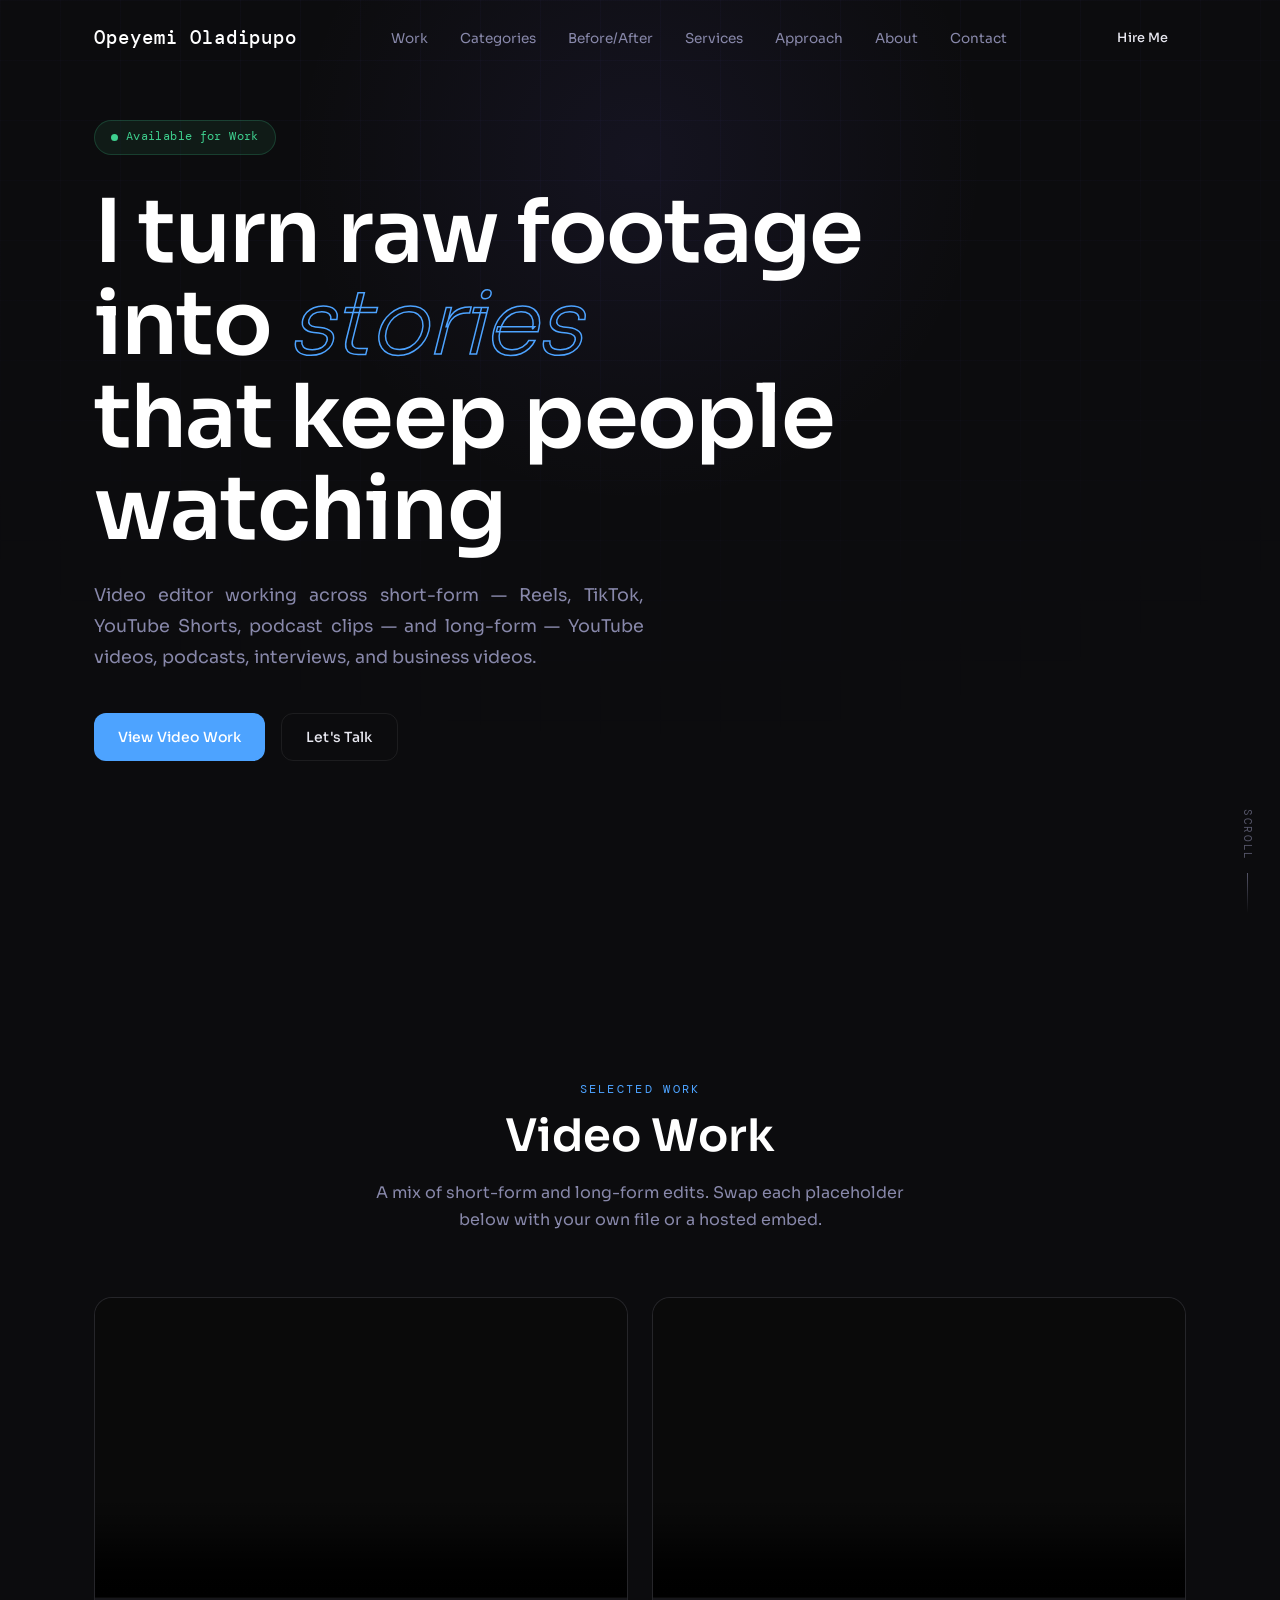
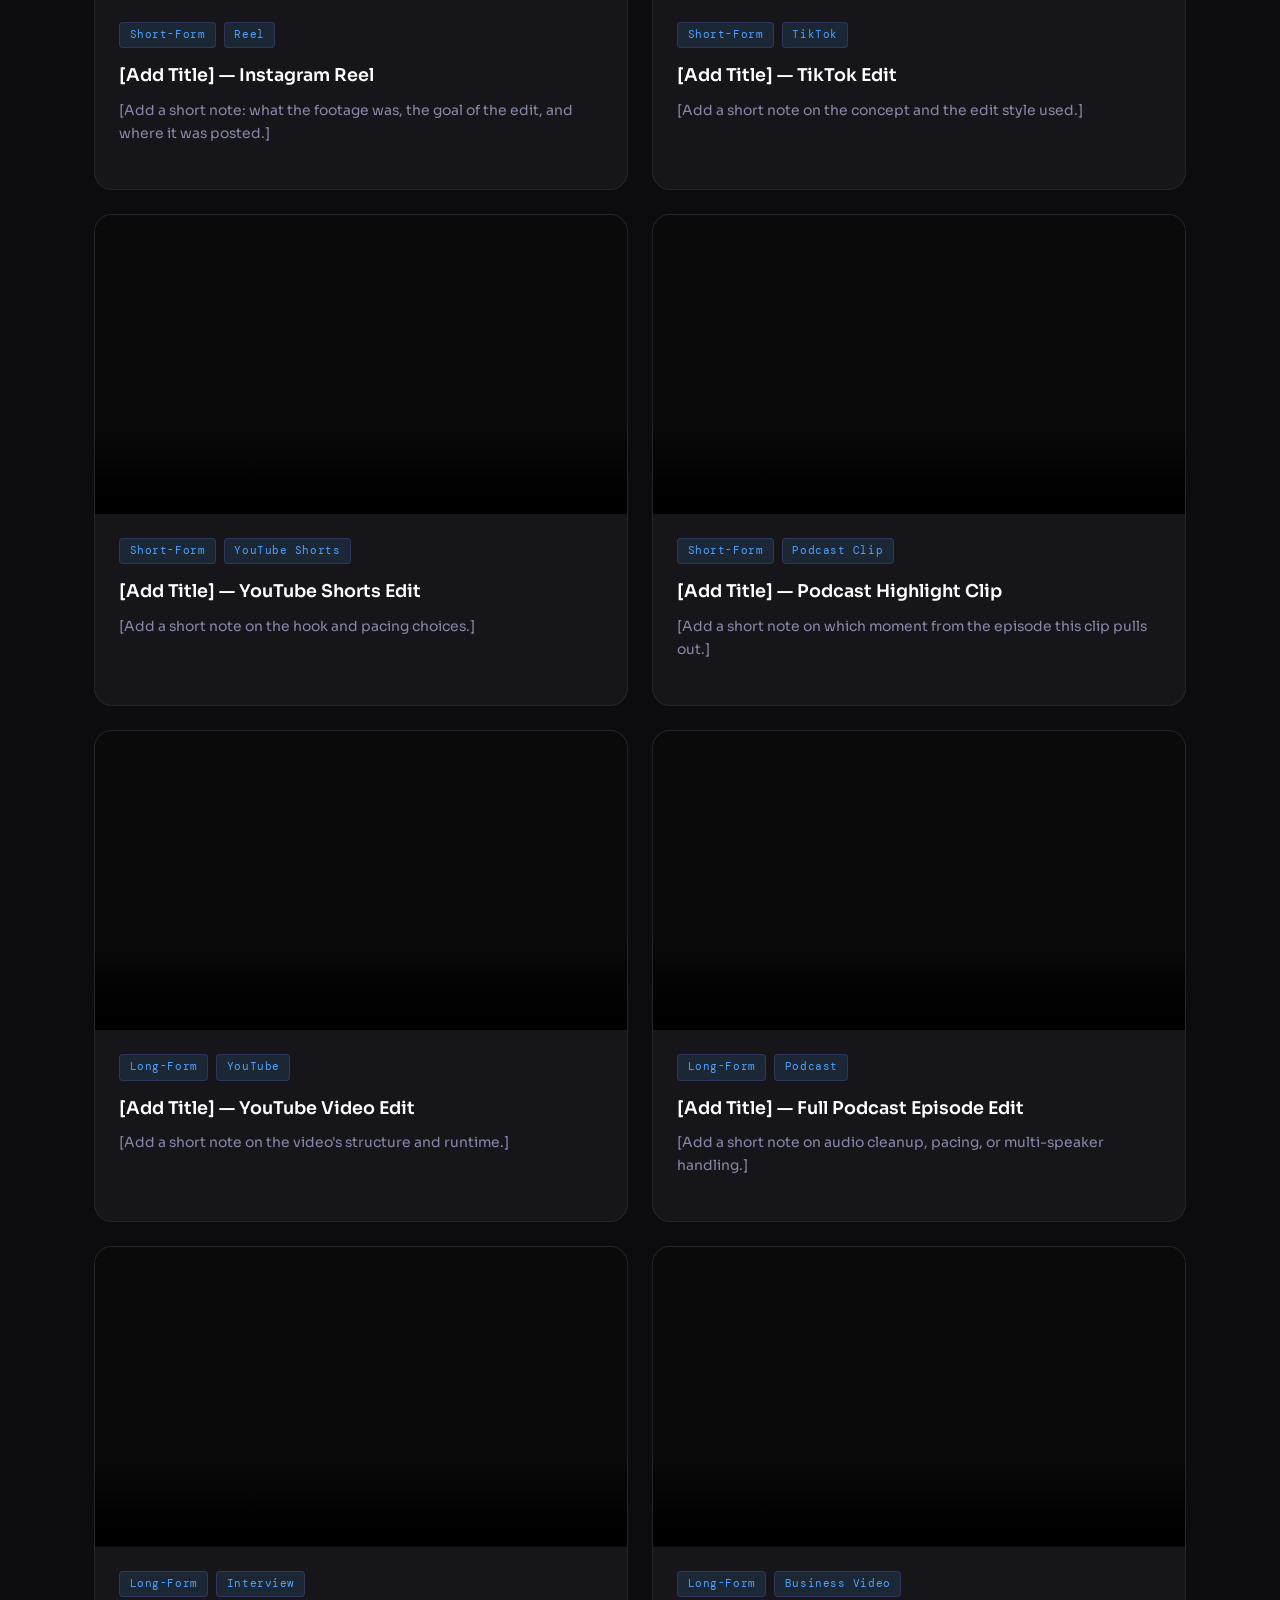
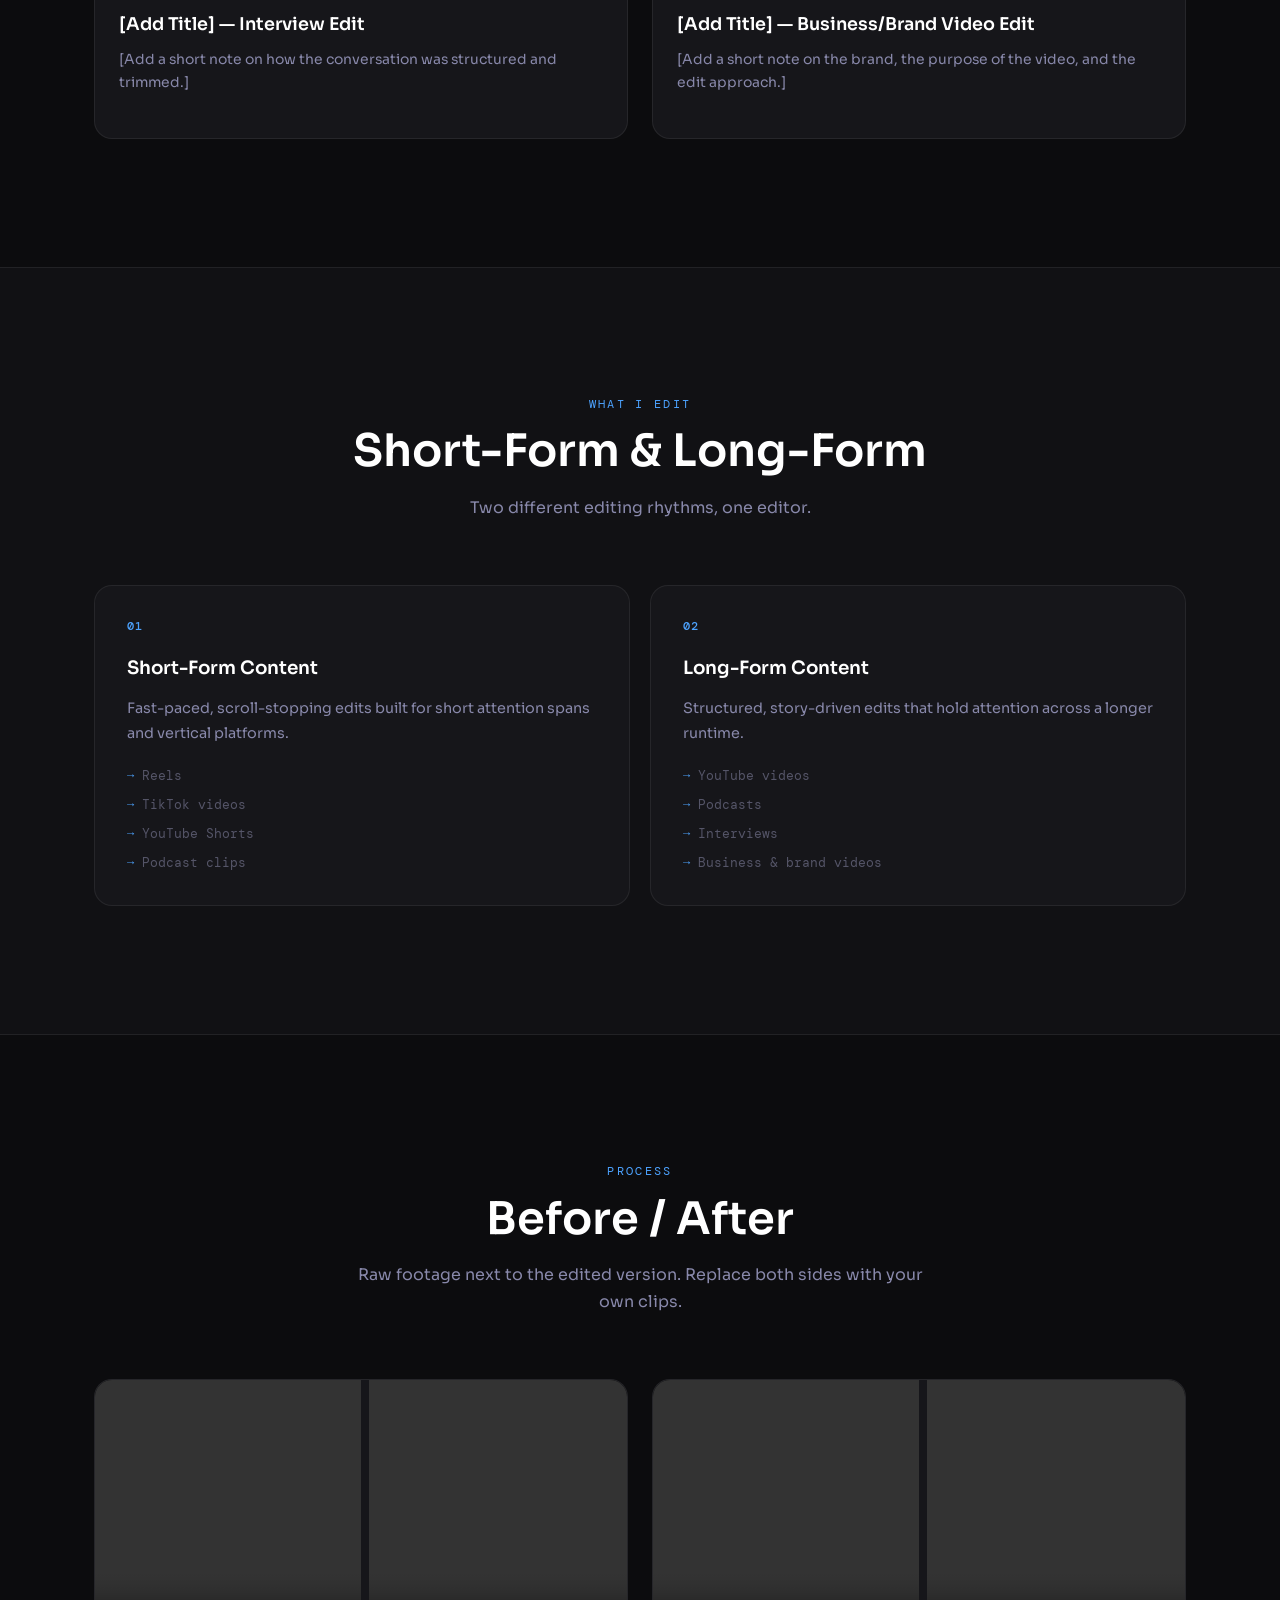
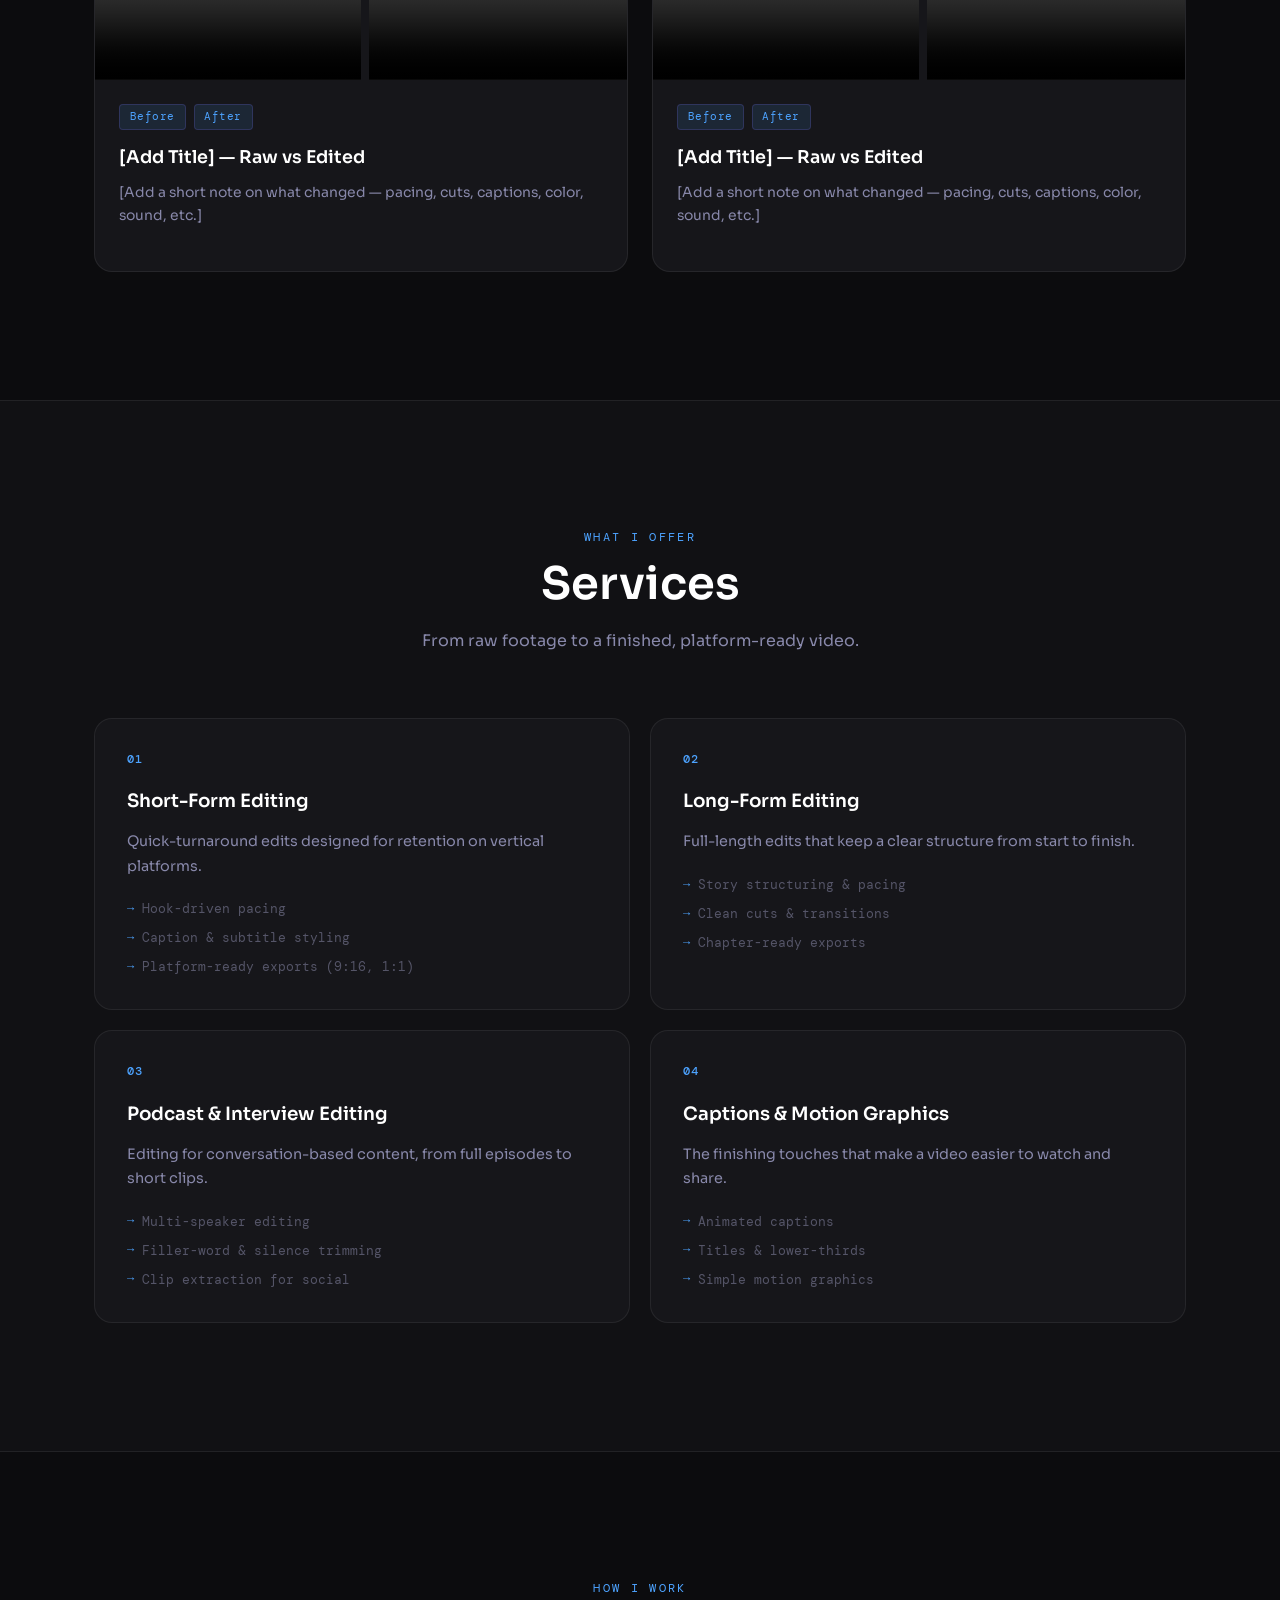
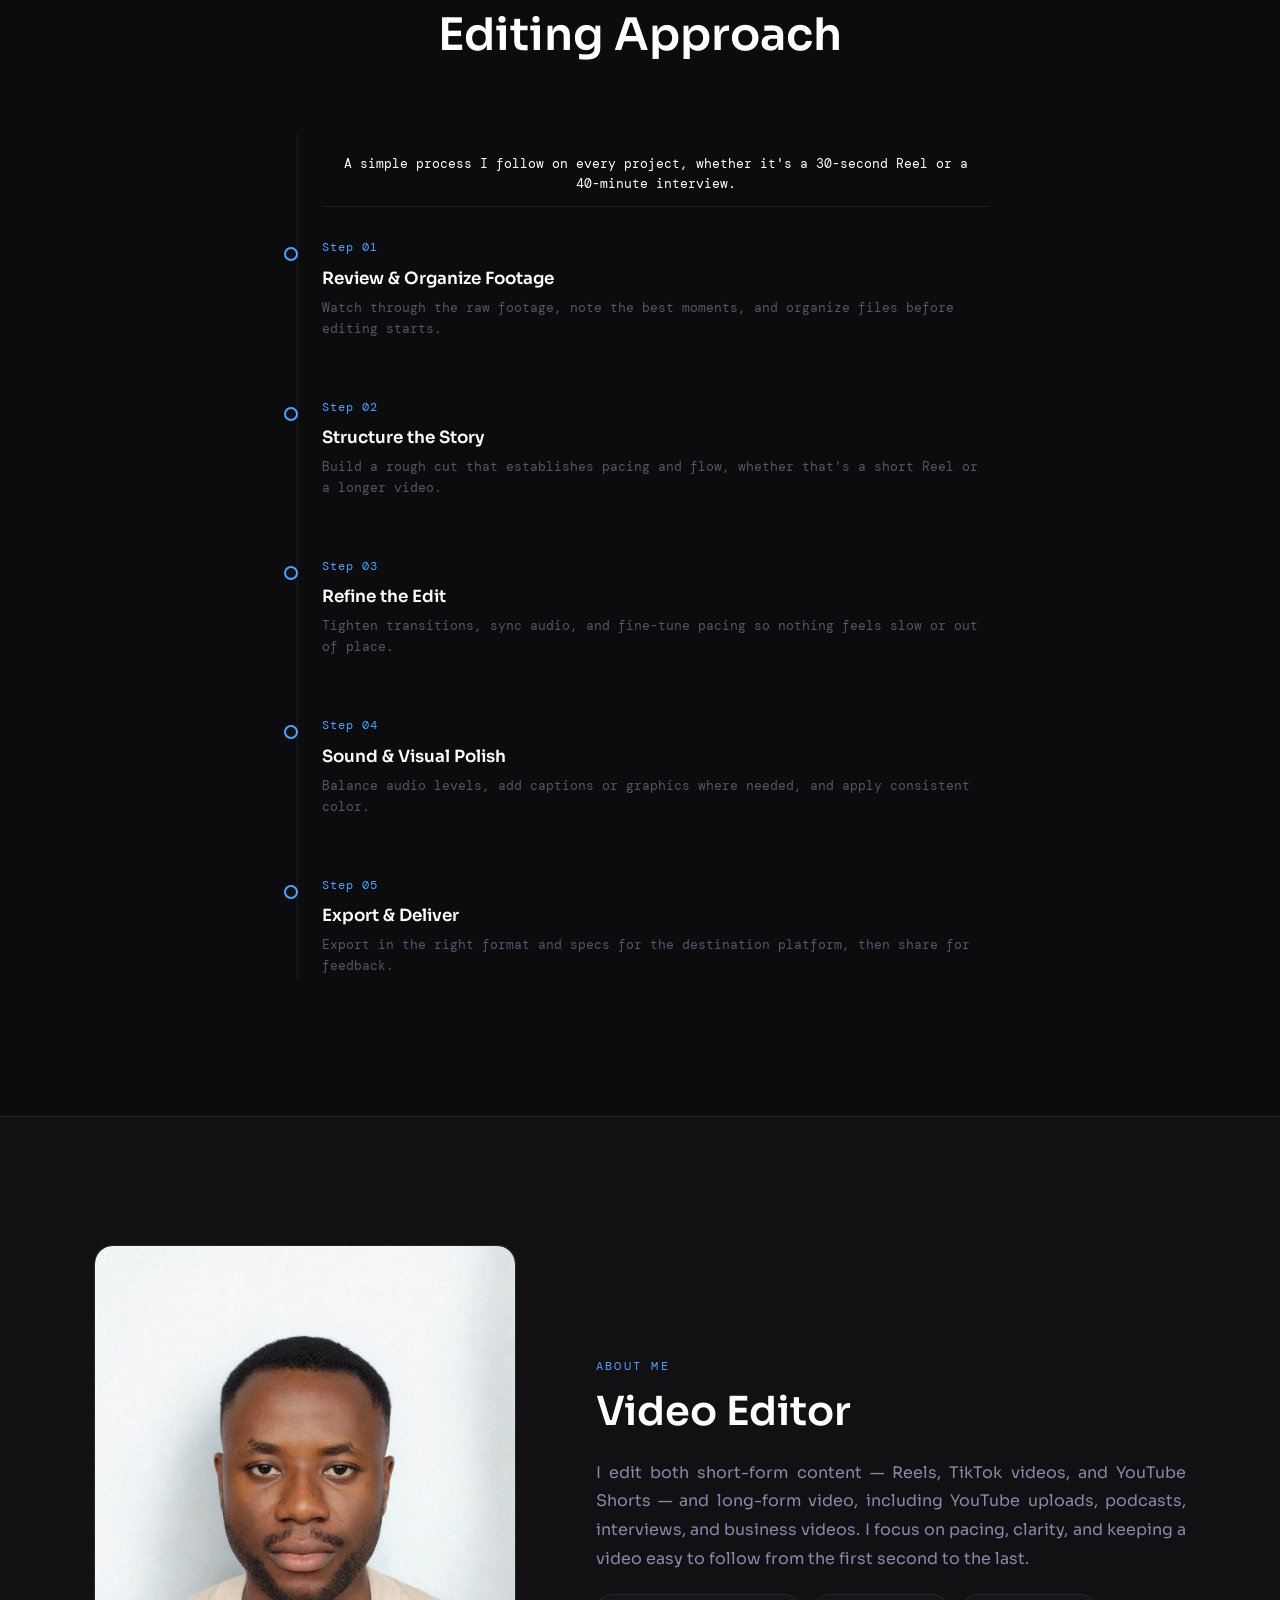
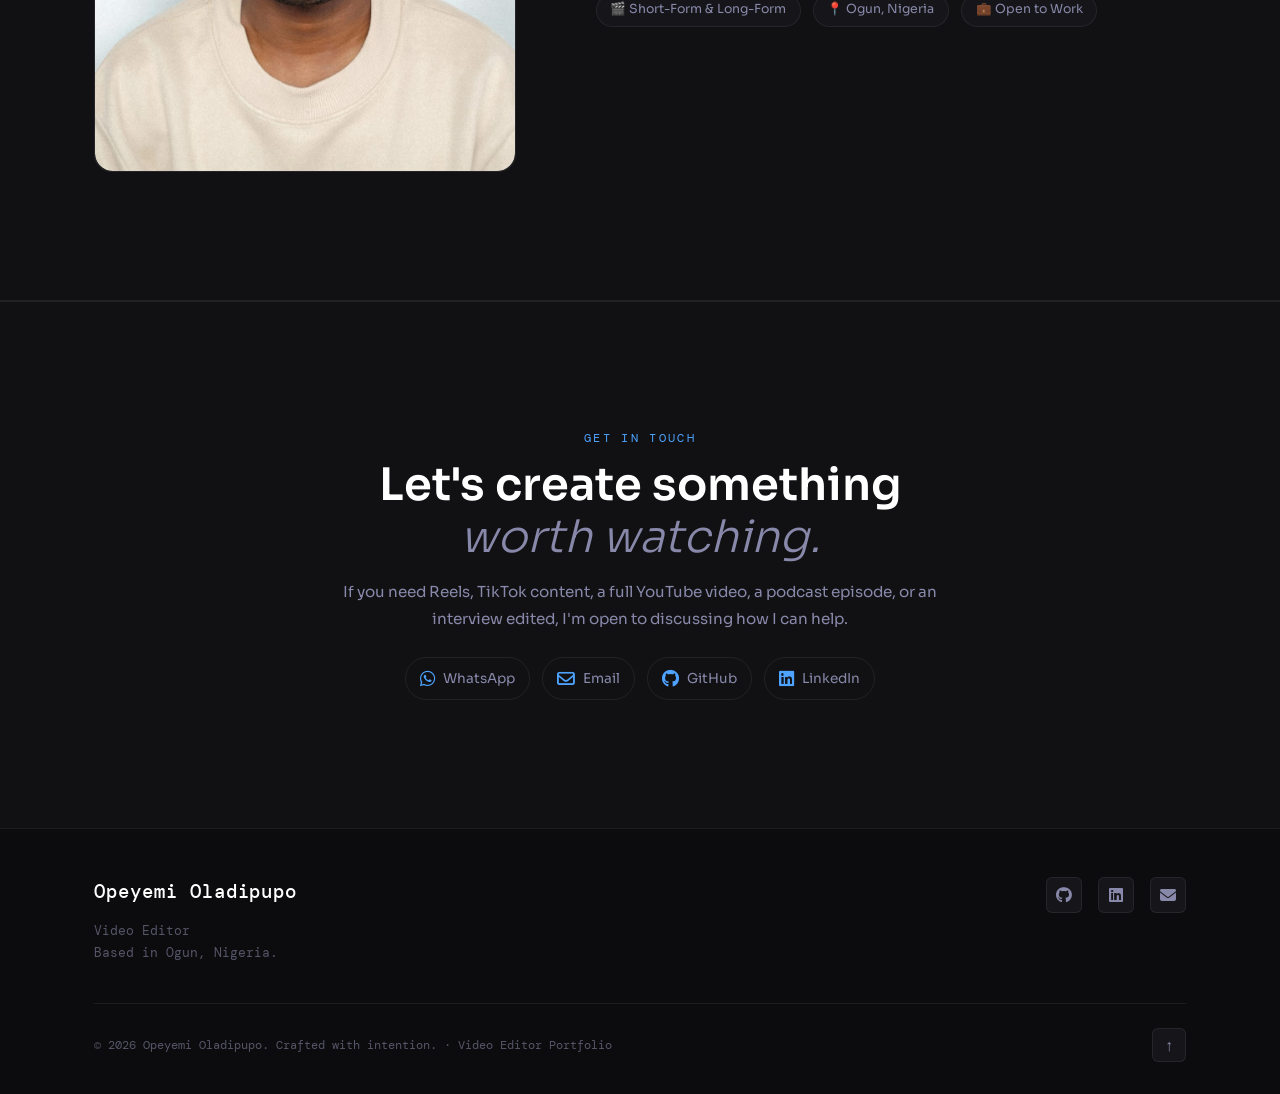
==== video-editing.html @ 995aa547 "Update portfolio content" ====
<!DOCTYPE html>
<html lang="en">
<head>
  <meta charset="UTF-8" />
  <meta name="viewport" content="width=device-width, initial-scale=1.0" />
  <meta name="description" content="Video Editor based in Nigeria specializing in short-form (Reels, TikTok, YouTube Shorts) and long-form (YouTube, podcasts, interviews, business videos) editing." />
  <meta name="keywords" content="Video Editor, Reels Editor, TikTok Editor, YouTube Editor, Podcast Editing, Nigeria" />
  <meta property="og:title" content="Opeyemi Oladipupo - Video Editor" />
  <meta property="og:description" content="Short-form and long-form video editing — Reels, TikTok, YouTube Shorts, YouTube videos, podcasts, interviews, and business videos." />
  <meta property="og:type" content="website" />
  <title>Opeyemi Oladipupo - Video Editor</title>
  <link rel="preconnect" href="https://fonts.googleapis.com" />
  <link rel="preconnect" href="https://fonts.gstatic.com" crossorigin />
  <link rel="icon" type="image" href="images/me.jpeg">
  <link href="https://fonts.googleapis.com/css2?family=Sora:wght@300;400;500;600;700&family=DM+Mono:wght@300;400;500&display=swap" rel="stylesheet" />
  <link rel="stylesheet" href="https://cdnjs.cloudflare.com/ajax/libs/font-awesome/6.4.0/css/all.min.css">
  <link rel="stylesheet" href="style.css" />
</head>

<body>

  <!-- Kept identical to index.html so script.js (which targets these IDs directly)
       doesn't throw on a missing element. No lightbox triggers are used on this
       page, so this stays inert but safe. -->
  <div class="lightbox" id="lightbox">
    <span class="lightbox-close" id="lightboxClose">&times;</span>
    <button class="lightbox-prev" id="prevBtn">&#10094;</button>
    <img id="lightboxImg" src="" alt="">
    <button class="lightbox-next" id="nextBtn">&#10095;</button>
  </div>

  <!-- ========== SCROLL PROGRESS BAR ========== -->
  <div class="scroll-progress" id="scrollProgress"></div>

  <!-- ========== NAVBAR ========== -->
  <header class="navbar" id="navbar">
    <nav class="nav-container">
      <a href="#home" class="nav-logo">Opeyemi Oladipupo<span class="logo-dot"></span></a>
      <ul class="nav-links" id="navLinks">
        <li><a href="#work" class="nav-link">Work</a></li>
        <li><a href="#categories" class="nav-link">Categories</a></li>
        <li><a href="#before-after" class="nav-link">Before/After</a></li>
        <li><a href="#services" class="nav-link">Services</a></li>
        <li><a href="#approach" class="nav-link">Approach</a></li>
        <li><a href="#about" class="nav-link">About</a></li>
        <li><a href="#contact" class="nav-link">Contact</a></li>
      </ul>
      <a href="#contact" class="btn btn-sm nav-cta">Hire Me</a>
      <button class="hamburger" id="hamburger" aria-label="Toggle navigation">
        <span></span><span></span><span></span>
      </button>
    </nav>
  </header>

  <main>

    <!-- ========== HERO SECTION ========== -->
    <section class="hero" id="home">
      <div class="hero-bg-grid"></div>
      <div class="hero-container">
        <div class="hero-badge reveal">
          <span class="badge-dot"></span>
          Available for Work
        </div>
        <h1 class="hero-headline reveal">
          I turn raw footage<br />
          into <span class="headline-accent">stories</span><br />
          that keep people watching
        </h1>
        <p class="hero-sub reveal">
          Video editor working across short-form — Reels, TikTok, YouTube Shorts, podcast clips —
          and long-form — YouTube videos, podcasts, interviews, and business videos.
        </p>
        <div class="hero-actions reveal">
          <a href="#work" class="btn btn-primary">View Video Work</a>
          <a href="#contact" class="btn btn-ghost">Let's Talk</a>
        </div>
        <!--
          Left out the original hero-meta stat block (3+ years / 20+ projects / 95%)
          since those were dev-portfolio numbers — didn't want to invent replacements.
          Once you have real numbers, this markup drops back in cleanly:

          <div class="hero-meta reveal">
            <div class="meta-item">
              <span class="meta-number">X+</span>
              <span class="meta-label">Videos Edited</span>
            </div>
            <div class="meta-divider"></div>
            <div class="meta-item">
              <span class="meta-number">X+</span>
              <span class="meta-label">Years Editing</span>
            </div>
          </div>
        -->
      </div>
      <div class="hero-scroll-hint">
        <span>Scroll</span>
        <div class="scroll-line"></div>
      </div>
    </section>

    <!-- ========== SELECTED VIDEO WORK ========== -->
    <section class="projects section" id="work">
      <div class="container">
        <div class="section-header reveal">
          <p class="section-label">Selected Work</p>
          <h2 class="section-heading">Video Work</h2>
          <p class="section-desc">A mix of short-form and long-form edits. Swap each placeholder below with your own file or a hosted embed.</p>
        </div>
        <div class="projects-grid">

          <!-- Short-form 1 -->
          <article class="project-card reveal">
            <div class="project-img-wrap">
              <!--
                Replace with your own clip, e.g.:
                <source src="videos/reel-01.mp4" type="video/mp4">
                Or swap this whole <video> tag for a hosted embed (YouTube/Vimeo <iframe>).
              -->
              <video class="project-img" controls preload="metadata" poster="images/projects/video-work/reel-01-poster.jpg" style="width:100%;height:100%;object-fit:cover;display:block;background:#0a0a0a;">
                Your browser does not support embedded video.
              </video>
            </div>
            <div class="project-body">
              <div class="project-tags">
                <span class="tag">Short-Form</span>
                <span class="tag">Reel</span>
              </div>
              <h3 class="project-title">[Add Title] — Instagram Reel</h3>
              <p class="project-desc">[Add a short note: what the footage was, the goal of the edit, and where it was posted.]</p>
            </div>
          </article>

          <!-- Short-form 2 -->
          <article class="project-card reveal">
            <div class="project-img-wrap">
              <video class="project-img" controls preload="metadata" poster="images/projects/video-work/tiktok-01-poster.jpg" style="width:100%;height:100%;object-fit:cover;display:block;background:#0a0a0a;">
                Your browser does not support embedded video.
              </video>
            </div>
            <div class="project-body">
              <div class="project-tags">
                <span class="tag">Short-Form</span>
                <span class="tag">TikTok</span>
              </div>
              <h3 class="project-title">[Add Title] — TikTok Edit</h3>
              <p class="project-desc">[Add a short note on the concept and the edit style used.]</p>
            </div>
          </article>

          <!-- Short-form 3 -->
          <article class="project-card reveal">
            <div class="project-img-wrap">
              <video class="project-img" controls preload="metadata" poster="images/projects/video-work/shorts-01-poster.jpg" style="width:100%;height:100%;object-fit:cover;display:block;background:#0a0a0a;">
                Your browser does not support embedded video.
              </video>
            </div>
            <div class="project-body">
              <div class="project-tags">
                <span class="tag">Short-Form</span>
                <span class="tag">YouTube Shorts</span>
              </div>
              <h3 class="project-title">[Add Title] — YouTube Shorts Edit</h3>
              <p class="project-desc">[Add a short note on the hook and pacing choices.]</p>
            </div>
          </article>

          <!-- Short-form 4 -->
          <article class="project-card reveal">
            <div class="project-img-wrap">
              <video class="project-img" controls preload="metadata" poster="images/projects/video-work/podcast-clip-01-poster.jpg" style="width:100%;height:100%;object-fit:cover;display:block;background:#0a0a0a;">
                Your browser does not support embedded video.
              </video>
            </div>
            <div class="project-body">
              <div class="project-tags">
                <span class="tag">Short-Form</span>
                <span class="tag">Podcast Clip</span>
              </div>
              <h3 class="project-title">[Add Title] — Podcast Highlight Clip</h3>
              <p class="project-desc">[Add a short note on which moment from the episode this clip pulls out.]</p>
            </div>
          </article>

          <!-- Long-form 1 -->
          <article class="project-card reveal">
            <div class="project-img-wrap">
              <video class="project-img" controls preload="metadata" poster="images/projects/video-work/youtube-01-poster.jpg" style="width:100%;height:100%;object-fit:cover;display:block;background:#0a0a0a;">
                Your browser does not support embedded video.
              </video>
            </div>
            <div class="project-body">
              <div class="project-tags">
                <span class="tag">Long-Form</span>
                <span class="tag">YouTube</span>
              </div>
              <h3 class="project-title">[Add Title] — YouTube Video Edit</h3>
              <p class="project-desc">[Add a short note on the video's structure and runtime.]</p>
            </div>
          </article>

          <!-- Long-form 2 -->
          <article class="project-card reveal">
            <div class="project-img-wrap">
              <video class="project-img" controls preload="metadata" poster="images/projects/video-work/podcast-episode-01-poster.jpg" style="width:100%;height:100%;object-fit:cover;display:block;background:#0a0a0a;">
                Your browser does not support embedded video.
              </video>
            </div>
            <div class="project-body">
              <div class="project-tags">
                <span class="tag">Long-Form</span>
                <span class="tag">Podcast</span>
              </div>
              <h3 class="project-title">[Add Title] — Full Podcast Episode Edit</h3>
              <p class="project-desc">[Add a short note on audio cleanup, pacing, or multi-speaker handling.]</p>
            </div>
          </article>

          <!-- Long-form 3 -->
          <article class="project-card reveal">
            <div class="project-img-wrap">
              <video class="project-img" controls preload="metadata" poster="images/projects/video-work/interview-01-poster.jpg" style="width:100%;height:100%;object-fit:cover;display:block;background:#0a0a0a;">
                Your browser does not support embedded video.
              </video>
            </div>
            <div class="project-body">
              <div class="project-tags">
                <span class="tag">Long-Form</span>
                <span class="tag">Interview</span>
              </div>
              <h3 class="project-title">[Add Title] — Interview Edit</h3>
              <p class="project-desc">[Add a short note on how the conversation was structured and trimmed.]</p>
            </div>
          </article>

          <!-- Long-form 4 -->
          <article class="project-card reveal">
            <div class="project-img-wrap">
              <video class="project-img" controls preload="metadata" poster="images/projects/video-work/business-01-poster.jpg" style="width:100%;height:100%;object-fit:cover;display:block;background:#0a0a0a;">
                Your browser does not support embedded video.
              </video>
            </div>
            <div class="project-body">
              <div class="project-tags">
                <span class="tag">Long-Form</span>
                <span class="tag">Business Video</span>
              </div>
              <h3 class="project-title">[Add Title] — Business/Brand Video Edit</h3>
              <p class="project-desc">[Add a short note on the brand, the purpose of the video, and the edit approach.]</p>
            </div>
          </article>

        </div>
      </div>
    </section>

    <!-- ========== SHORT-FORM & LONG-FORM CATEGORIES ========== -->
    <section class="services section" id="categories">
      <div class="container">
        <div class="section-header reveal">
          <p class="section-label">What I Edit</p>
          <h2 class="section-heading">Short-Form & Long-Form</h2>
          <p class="section-desc">Two different editing rhythms, one editor.</p>
        </div>
        <div class="services-grid">
          <div class="service-card reveal">
            <div class="service-number">01</div>
            <h3 class="service-title">Short-Form Content</h3>
            <p class="service-desc">Fast-paced, scroll-stopping edits built for short attention spans and vertical platforms.</p>
            <ul class="service-list">
              <li>Reels</li>
              <li>TikTok videos</li>
              <li>YouTube Shorts</li>
              <li>Podcast clips</li>
            </ul>
          </div>
          <div class="service-card reveal">
            <div class="service-number">02</div>
            <h3 class="service-title">Long-Form Content</h3>
            <p class="service-desc">Structured, story-driven edits that hold attention across a longer runtime.</p>
            <ul class="service-list">
              <li>YouTube videos</li>
              <li>Podcasts</li>
              <li>Interviews</li>
              <li>Business &amp; brand videos</li>
            </ul>
          </div>
        </div>
      </div>
    </section>

    <!-- ========== BEFORE / AFTER ========== -->
    <section class="projects section" id="before-after">
      <div class="container">
        <div class="section-header reveal">
          <p class="section-label">Process</p>
          <h2 class="section-heading">Before / After</h2>
          <p class="section-desc">Raw footage next to the edited version. Replace both sides with your own clips.</p>
        </div>
        <div class="projects-grid">

          <article class="project-card reveal">
            <div class="project-img-wrap" style="display:flex;gap:8px;">
              <!-- Left: replace with the raw/unedited clip -->
              <video class="project-img" controls preload="metadata" style="width:50%;height:100%;object-fit:cover;display:block;background:#0a0a0a;">
                Your browser does not support embedded video.
              </video>
              <!-- Right: replace with the edited clip -->
              <video class="project-img" controls preload="metadata" style="width:50%;height:100%;object-fit:cover;display:block;background:#0a0a0a;">
                Your browser does not support embedded video.
              </video>
            </div>
            <div class="project-body">
              <div class="project-tags">
                <span class="tag">Before</span>
                <span class="tag">After</span>
              </div>
              <h3 class="project-title">[Add Title] — Raw vs Edited</h3>
              <p class="project-desc">[Add a short note on what changed — pacing, cuts, captions, color, sound, etc.]</p>
            </div>
          </article>

          <article class="project-card reveal">
            <div class="project-img-wrap" style="display:flex;gap:8px;">
              <video class="project-img" controls preload="metadata" style="width:50%;height:100%;object-fit:cover;display:block;background:#0a0a0a;">
                Your browser does not support embedded video.
              </video>
              <video class="project-img" controls preload="metadata" style="width:50%;height:100%;object-fit:cover;display:block;background:#0a0a0a;">
                Your browser does not support embedded video.
              </video>
            </div>
            <div class="project-body">
              <div class="project-tags">
                <span class="tag">Before</span>
                <span class="tag">After</span>
              </div>
              <h3 class="project-title">[Add Title] — Raw vs Edited</h3>
              <p class="project-desc">[Add a short note on what changed — pacing, cuts, captions, color, sound, etc.]</p>
            </div>
          </article>

        </div>
      </div>
    </section>

    <!-- ========== SERVICES ========== -->
    <section class="services section" id="services">
      <div class="container">
        <div class="section-header reveal">
          <p class="section-label">What I Offer</p>
          <h2 class="section-heading">Services</h2>
          <p class="section-desc">From raw footage to a finished, platform-ready video.</p>
        </div>
        <div class="services-grid">
          <div class="service-card reveal">
            <div class="service-number">01</div>
            <h3 class="service-title">Short-Form Editing</h3>
            <p class="service-desc">Quick-turnaround edits designed for retention on vertical platforms.</p>
            <ul class="service-list">
              <li>Hook-driven pacing</li>
              <li>Caption & subtitle styling</li>
              <li>Platform-ready exports (9:16, 1:1)</li>
            </ul>
          </div>
          <div class="service-card reveal">
            <div class="service-number">02</div>
            <h3 class="service-title">Long-Form Editing</h3>
            <p class="service-desc">Full-length edits that keep a clear structure from start to finish.</p>
            <ul class="service-list">
              <li>Story structuring & pacing</li>
              <li>Clean cuts & transitions</li>
              <li>Chapter-ready exports</li>
            </ul>
          </div>
          <div class="service-card reveal">
            <div class="service-number">03</div>
            <h3 class="service-title">Podcast & Interview Editing</h3>
            <p class="service-desc">Editing for conversation-based content, from full episodes to short clips.</p>
            <ul class="service-list">
              <li>Multi-speaker editing</li>
              <li>Filler-word & silence trimming</li>
              <li>Clip extraction for social</li>
            </ul>
          </div>
          <div class="service-card reveal">
            <div class="service-number">04</div>
            <h3 class="service-title">Captions & Motion Graphics</h3>
            <p class="service-desc">The finishing touches that make a video easier to watch and share.</p>
            <ul class="service-list">
              <li>Animated captions</li>
              <li>Titles & lower-thirds</li>
              <li>Simple motion graphics</li>
            </ul>
          </div>
        </div>
      </div>
    </section>

    <!-- ========== EDITING APPROACH ========== -->
    <section class="education section" id="approach">
      <div class="container">
        <div class="section-header reveal">
          <p class="section-label">How I Work</p>
          <h2 class="section-heading">Editing Approach</h2>
        </div>
        <div class="education-timeline">
          <p class="education-note">A simple process I follow on every project, whether it's a 30-second Reel or a 40-minute interview.</p>

          <div class="edu-item reveal">
            <div class="edu-dot"></div>
            <div class="edu-content">
              <div class="edu-year">Step 01</div>
              <h3 class="edu-degree">Review & Organize Footage</h3>
              <p class="edu-school">Watch through the raw footage, note the best moments, and organize files before editing starts.</p>
            </div>
          </div>

          <div class="edu-item reveal">
            <div class="edu-dot"></div>
            <div class="edu-content">
              <div class="edu-year">Step 02</div>
              <h3 class="edu-degree">Structure the Story</h3>
              <p class="edu-school">Build a rough cut that establishes pacing and flow, whether that's a short Reel or a longer video.</p>
            </div>
          </div>

          <div class="edu-item reveal">
            <div class="edu-dot"></div>
            <div class="edu-content">
              <div class="edu-year">Step 03</div>
              <h3 class="edu-degree">Refine the Edit</h3>
              <p class="edu-school">Tighten transitions, sync audio, and fine-tune pacing so nothing feels slow or out of place.</p>
            </div>
          </div>

          <div class="edu-item reveal">
            <div class="edu-dot"></div>
            <div class="edu-content">
              <div class="edu-year">Step 04</div>
              <h3 class="edu-degree">Sound & Visual Polish</h3>
              <p class="edu-school">Balance audio levels, add captions or graphics where needed, and apply consistent color.</p>
            </div>
          </div>

          <div class="edu-item reveal">
            <div class="edu-dot"></div>
            <div class="edu-content">
              <div class="edu-year">Step 05</div>
              <h3 class="edu-degree">Export & Deliver</h3>
              <p class="edu-school">Export in the right format and specs for the destination platform, then share for feedback.</p>
            </div>
          </div>

        </div>
      </div>
    </section>

    <!-- ========== ABOUT SECTION ========== -->
    <section class="about section" id="about">
      <div class="container">
        <div class="about-grid">
          <div class="about-image-col reveal">
            <div class="about-img-placeholder img">
              <img src="images/me.jpeg" alt="Opeyemi Oladipupo" class="about-img" />
            </div>
          </div>
          <div class="about-content-col reveal">
            <p class="section-label">About Me</p>
            <h2 class="section-heading">Video Editor</h2>
            <p class="about-text">
              I edit both short-form content — Reels, TikTok videos, and YouTube Shorts — and long-form video,
              including YouTube uploads, podcasts, interviews, and business videos. I focus on pacing, clarity,
              and keeping a video easy to follow from the first second to the last.
            </p>
            <div class="about-chips">
              <span class="chip">🎬 Short-Form & Long-Form</span>
              <span class="chip">📍 Ogun, Nigeria</span>
              <span class="chip">💼 Open to Work</span>
            </div>
            <!--
              Add a resume or demo reel download once you have one, reusing the
              same button style as index.html:
              <a href="files/your-file.pdf" class="btn btn-outline" download>Download Resume</a>
            -->
          </div>
        </div>
      </div>
    </section>

    <!-- ========== CONTACT SECTION ========== -->
    <section class="contact section" id="contact">
      <div class="container">
        <div class="contact-inner reveal">
          <div class="contact-left">
            <p class="section-label">Get In Touch</p>
            <h2 class="section-heading">Let's create something<br /><em>worth watching.</em></h2>
            <p class="contact-text">
              If you need Reels, TikTok content, a full YouTube video, a podcast episode, or an interview edited,
              I'm open to discussing how I can help.
            </p>

            <div class="contact-links">

              <a href="https://wa.me/2348036627218" class="contact-item">
                <i class="fa-brands fa-whatsapp"></i>
                <span>WhatsApp</span>
              </a>

              <a href="mailto:oladipupoope@gmail.com" class="contact-item">
                <i class="fa-regular fa-envelope"></i>
                <span>Email</span>
              </a>

              <a href="https://github.com/opeyemi-oladipupo" class="contact-item" target="_blank" rel="noopener">
                <i class="fa-brands fa-github"></i>
                <span>GitHub</span>
              </a>

              <a href="https://www.linkedin.com/in/opeyemi-oladipupo-2a40bb222" class="contact-item" target="_blank" rel="noopener">
                <i class="fa-brands fa-linkedin"></i>
                <span>LinkedIn</span>
              </a>

            </div>
          </div>
        </div>
      </div>
    </section>

  </main>

  <!-- ========== FOOTER ========== -->
  <footer class="footer">
    <div class="container">
      <div class="footer-inner">
        <div class="footer-left">
          <a href="#home" class="nav-logo">Opeyemi Oladipupo<span class="logo-dot"></span></a>
          <p class="footer-tagline">Video Editor<br />Based in Ogun, Nigeria.</p>
        </div>

        <div class="footer-socials">
          <a href="https://github.com/opeyemi-oladipupo" target="_blank" rel="noopener" aria-label="GitHub">
            <i class="fab fa-github"></i>
          </a>
          <a href="https://www.linkedin.com/in/opeyemi-oladipupo-2a40bb222" target="_blank" rel="noopener" aria-label="LinkedIn">
            <i class="fab fa-linkedin"></i>
          </a>
          <a href="mailto:oladipupoope@gmail.com" aria-label="Email">
            <i class="fas fa-envelope"></i>
          </a>
        </div>
      </div>
      <div class="footer-bottom">
        <p>© <span id="year"></span> Opeyemi Oladipupo. Crafted with intention. · <a href="index.html">Video Editor Portfolio</a></p>
        <a href="#home" class="back-to-top" id="backToTop" aria-label="Back to top">↑</a>
      </div>
    </div>
  </footer>


  <script src="script.js"></script>
</body>
</html>
---- style.css ----
/* ============================================================
   PORTFOLIO — style.css
   Author: Opeyemi Oladipupo
   Design: Dark Editorial — Sora + DM Mono
   ============================================================ */

/* ========== DESIGN TOKENS ========== */
:root {
  /* Colors */
  --bg:           #0c0c0e;
  --bg-2:         #111114;
  --bg-card:      #16161a;
  --border:       rgba(255,255,255,0.07);
  --border-hover: rgba(255,255,255,0.15);
  --text:         #e8e8f0;
  --text-muted:   #8888aa;
  --text-dim:     #555568;
  --accent:       #4da3ff;
  --accent-soft:  rgba(77, 163, 255, 0.12);
  --accent-glow:  rgba(77, 163, 255, 0.25);
  --green:        #3ecf8e;
  --white:        #ffffff;

  /* Spacing scale */
  --s-1: 0.25rem;
  --s-2: 0.5rem;
  --s-3: 0.75rem;
  --s-4: 1rem;
  --s-5: 1.25rem;
  --s-6: 1.5rem;
  --s-8: 2rem;
  --s-10: 2.5rem;
  --s-12: 3rem;
  --s-16: 4rem;
  --s-20: 5rem;
  --s-24: 6rem;
  --s-32: 8rem;

  /* Typography */
  --font-sans: 'Sora', sans-serif;
  --font-mono: 'DM Mono', monospace;

  /* Radius */
  --r-sm:  6px;
  --r-md:  12px;
  --r-lg:  18px;
  --r-xl:  24px;

  /* Transitions */
  --t-fast:   0.15s ease;
  --t-base:   0.25s ease;
  --t-slow:   0.4s ease;

  /* Shadows */
  --shadow-sm:   0 1px 3px rgba(0,0,0,0.4);
  --shadow-md:   0 4px 24px rgba(0,0,0,0.4);
  --shadow-lg:   0 8px 48px rgba(0,0,0,0.5);
  --shadow-glow: 0 0 40px rgba(220, 219, 233, 0.15);
}

/* ========== RESET & BASE ========== */
*, *::before, *::after {
  box-sizing: border-box;
  margin: 0;
  padding: 0;
}

html {
  scroll-behavior: smooth;
  font-size: 16px;
  -webkit-text-size-adjust: 100%;
}

body {
  font-family: var(--font-sans);
  background-color: var(--bg);
  color: var(--text);
  line-height: 1.6;
  overflow-x: hidden;
  -webkit-font-smoothing: antialiased;
}

img {
  max-width: 100%;
  display: block;
  border-radius: 15%;
}

a {
  text-decoration: none;
  color: inherit;
}

ul, ol {
  list-style: none;
}

/* ========== SCROLL PROGRESS ========== */
.scroll-progress {
  position: fixed;
  top: 0;
  left: 0;
  width: 0%;
  height: 2px;
  background: linear-gradient(90deg, var(--accent), var(--green));
  z-index: 9999;
  transition: width 0.1s linear;
}

/* ========== CONTAINER ========== */
.container {
  width: 100%;
  max-width: 1140px;
  margin: 0 auto;
  padding: 0 var(--s-6);
}

/* ========== SECTION BASE ========== */
.section {
  padding: var(--s-32) 0;
}

.section-header {
  max-width: 580px;
  margin: 0 auto var(--s-16);
  text-align: center;
}

.section-label {
  font-family: var(--font-mono);
  font-size: 0.72rem;
  font-weight: 400;
  letter-spacing: 0.2em;
  text-transform: uppercase;
  color: var(--accent);
  margin-bottom: var(--s-3);
  display: block;
}

.section-heading {
  font-size: clamp(2rem, 4vw, 2.8rem);
  font-weight: 600;
  line-height: 1.15;
  color: var(--white);
  margin-bottom: var(--s-4);
}

.section-heading em {
  font-style: italic;
  font-weight: 300;
  color: var(--text-muted);
}

.section-desc {
  color: var(--text-muted);
  font-size: 1rem;
  line-height: 1.7;
}

/* ========== BUTTONS ========== */
.btn {
  display: inline-flex;
  align-items: center;
  gap: var(--s-2);
  padding: 0.75rem 1.5rem;
  border-radius: var(--r-md);
  font-family: var(--font-sans);
  font-size: 0.875rem;
  font-weight: 500;
  letter-spacing: 0.01em;
  cursor: pointer;
  border: none;
  transition: all var(--t-base);
  white-space: nowrap;
}

.btn-primary {
  background: var(--accent);
  color: var(--white);
}

.btn-primary:hover {
  background: #4da3ff9d;
  transform: translateY(-1px);
  box-shadow: 0 8px 24px var(--accent-glow);
}

.btn-ghost {
  background: transparent;
  color: var(--text);
  border: 1px solid var(--border);
}

.btn-ghost:hover {
  border-color: var(--border-hover);
  background: rgba(255,255,255,0.04);
  transform: translateY(-1px);
}

.btn-outline {
  background: transparent;
  color: var(--accent);
  border: 1px solid var(--accent);
  padding: 0.65rem 1.4rem;
}

.btn-outline:hover {
  background: var(--accent-soft);
  transform: translateY(-1px);
}

.btn-sm {
  padding: 0.5rem 1.1rem;
  font-size: 0.8rem;
}

.btn-full {
  width: 100%;
  justify-content: center;
}

/* ========== REVEAL ANIMATIONS ========== */
.reveal {
  opacity: 0;
  transform: translateY(28px);
  transition: opacity 0.65s ease, transform 0.65s ease;
}

.reveal.visible {
  opacity: 1;
  transform: translateY(0);
}

/* Staggered delays for stack cards */
[data-delay="1"] { transition-delay: 0.08s; }
[data-delay="2"] { transition-delay: 0.16s; }
[data-delay="3"] { transition-delay: 0.24s; }
[data-delay="4"] { transition-delay: 0.32s; }
[data-delay="5"] { transition-delay: 0.40s; }
[data-delay="6"] { transition-delay: 0.48s; }
[data-delay="7"] { transition-delay: 0.56s; }

/* ============================================================
   NAVBAR
   ============================================================ */
.navbar {
  position: fixed;
  top: 0;
  left: 0;
  right: 0;
  z-index: 1000;
  padding: var(--s-5) 0;
  background: transparent;
  transition: background var(--t-slow), padding var(--t-base), backdrop-filter var(--t-slow);
}

.navbar.scrolled {
  background: rgba(12, 12, 14, 0.88);
  backdrop-filter: blur(16px);
  -webkit-backdrop-filter: blur(16px);
  padding: var(--s-4) 0;
  border-bottom: 1px solid var(--border);
}

.nav-container {
  max-width: 1140px;
  margin: 0 auto;
  padding: 0 var(--s-6);
  display: flex;
  align-items: center;
  justify-content: space-between;
  gap: var(--s-8);
}

.nav-logo {
  font-family: var(--font-mono);
  font-size: 1.2rem;
  font-weight: 500;
  color: var(--white);
  letter-spacing: 0.05em;
  flex-shrink: 0;
}

.logo-dot {
  color: var(--accent);
}

.nav-links {
  display: flex;
  align-items: center;
  gap: var(--s-8);
}

.nav-link {
  font-size: 0.85rem;
  font-weight: 400;
  color: var(--text-muted);
  transition: color var(--t-fast);
  position: relative;
}

.nav-link::after {
  content: '';
  position: absolute;
  bottom: -3px;
  left: 0;
  width: 0;
  height: 1px;
  background: var(--accent);
  transition: width var(--t-base);
}

.nav-link:hover,
.nav-link.active {
  color: var(--white);
}

.nav-link.active::after,
.nav-link:hover::after {
  width: 100%;
}

.hamburger {
  display: none;
  flex-direction: column;
  gap: 5px;
  background: none;
  border: none;
  cursor: pointer;
  padding: var(--s-2);
  z-index: 1001;
}

.hamburger span {
  display: block;
  width: 22px;
  height: 1.5px;
  background: var(--text);
  border-radius: 2px;
  transition: all var(--t-base);
}

.hamburger.open span:nth-child(1) {
  transform: translateY(6.5px) rotate(45deg);
}

.hamburger.open span:nth-child(2) {
  opacity: 0;
  transform: scaleX(0);
}

.hamburger.open span:nth-child(3) {
  transform: translateY(-6.5px) rotate(-45deg);
}

/* ============================================================
   HERO
   ============================================================ */
.hero {
  position: relative;
  min-height: 100vh;
  display: flex;
  align-items: center;
  padding: 120px 0 var(--s-32);
  overflow: hidden;
}

.hero-bg-grid {
  position: absolute;
  inset: 0;
  background-image:
    linear-gradient(rgba(124, 109, 250, 0.03) 1px, transparent 1px),
    linear-gradient(90deg, rgba(124, 109, 250, 0.03) 1px, transparent 1px);
  background-size: 60px 60px;
  mask-image: radial-gradient(ellipse 80% 80% at 50% 0%, black 40%, transparent 100%);
  pointer-events: none;
}

.hero::before {
  content: '';
  position: absolute;
  top: -20%;
  left: 50%;
  transform: translateX(-50%);
  width: 700px;
  height: 700px;
  background: radial-gradient(circle, rgba(124,109,250,0.08) 0%, transparent 70%);
  pointer-events: none;
}

.hero-container {
  position: relative;
  z-index: 1;
  max-width: 1140px;
  margin: 0 auto;
  padding: 0 var(--s-6);
}

.hero-badge {
  display: inline-flex;
  align-items: center;
  gap: var(--s-2);
  padding: 0.4rem 1rem;
  background: rgba(62, 207, 142, 0.08);
  border: 1px solid rgba(62, 207, 142, 0.2);
  border-radius: 100px;
  font-size: 0.78rem;
  font-family: var(--font-mono);
  color: var(--green);
  margin-bottom: var(--s-8);
  letter-spacing: 0.03em;
}

.badge-dot {
  width: 7px;
  height: 7px;
  background: var(--green);
  border-radius: 50%;
  flex-shrink: 0;
  animation: pulse-dot 2s ease infinite;
}

@keyframes pulse-dot {
  0%, 100% { opacity: 1; transform: scale(1); }
  50%       { opacity: 0.5; transform: scale(0.8); }
}

.hero-headline {
  font-size: clamp(3rem, 7vw, 5.5rem);
  font-weight: 600;
  line-height: 1.05;
  color: var(--white);
  margin-bottom: var(--s-6);
  letter-spacing: -0.02em;
}

.headline-accent {
  color: transparent;
  -webkit-text-stroke: 1.5px var(--accent);
  font-style: italic;
  font-weight: 300;
}


.hero-sub {
  font-size: clamp(1rem, 2vw, 1.1rem);
  color: var(--text-muted);
  line-height: 1.75;
  max-width: 550px;
  margin-bottom: var(--s-10);

  text-align: justify;
}

.hero-actions {
  display: flex;
  gap: var(--s-4);
  flex-wrap: wrap;
  margin-bottom: var(--s-16);
}

.hero-meta {
  display: flex;
  align-items: center;
  gap: var(--s-8);
  flex-wrap: wrap;
}

.meta-item {
  display: flex;
  flex-direction: column;
  gap: 2px;
}

.meta-number {
  font-size: 1.6rem;
  font-weight: 600;
  color: var(--white);
  line-height: 1;
  font-family: var(--font-mono);
}

.meta-label {
  font-size: 0.72rem;
  color: var(--text-dim);
  letter-spacing: 0.08em;
  text-transform: uppercase;
  font-family: var(--font-mono);
}

.meta-divider {
  width: 1px;
  height: 36px;
  background: var(--border);
  flex-shrink: 0;
}

.hero-scroll-hint {
  position: absolute;
  bottom: var(--s-10);
  right: var(--s-6);
  display: flex;
  align-items: center;
  gap: var(--s-3);
  font-family: var(--font-mono);
  font-size: 0.68rem;
  letter-spacing: 0.15em;
  text-transform: uppercase;
  color: var(--text-dim);
  writing-mode: vertical-rl;
}

.scroll-line {
  width: 1px;
  height: 40px;
  background: linear-gradient(to bottom, var(--text-dim), transparent);
}

/* ============================================================
   ABOUT
   ============================================================ */
.about {
  background: var(--bg-2);
  border-top: 1px solid var(--border);
  border-bottom: 1px solid var(--border);
}

.about-grid {
  display: grid;
  grid-template-columns: 1fr 1.4fr;
  gap: var(--s-20);
  align-items: center;
}

.about-img-wrap {
  position: relative;
  max-width: 360px;
}

.about-img-placeholder {
  aspect-ratio: 4/5;
  background: var(--bg-card);
  border: 1px solid var(--border);
  border-radius: var(--r-lg);
  display: flex;
  align-items: center;
  justify-content: center;
  font-family: var(--font-mono);
  font-size: 0.75rem;
  color: var(--text-dim);
  letter-spacing: 0.1em;
  text-transform: uppercase;
  overflow: hidden;
}

/* Replace the placeholder with a real img tag and remove display:flex */
.about-img-placeholder img {
  width: 100%;
  height: 100%;
  object-fit: cover;
  border-radius: var(--r-lg);
}

.about-img-accent {
  position: absolute;
  bottom: -16px;
  right: -16px;
  width: 60%;
  height: 60%;
  border: 1.5px solid var(--accent);
  border-radius: var(--r-lg);
  opacity: 0.3;
  pointer-events: none;
}

.about-content-col .section-label {
  text-align: left;
}

.about-content-col .section-heading {
  text-align: left;
  font-size: clamp(1.8rem, 3.5vw, 2.5rem);
  margin-bottom: var(--s-6);
}

.about-text {
  color: var(--text-muted);
  font-size: 1rem;
  line-height: 1.8;
  margin-bottom: var(--s-5);
  text-align: justify;
}

.about-text strong {
  color: var(--text);
  font-weight: 500;
}

.about-chips {
  display: flex;
  flex-wrap: wrap;
  gap: var(--s-3);
  margin-bottom: var(--s-8);
}

.chip {
  display: inline-flex;
  align-items: center;
  padding: 0.35rem 0.85rem;
  background: var(--bg-card);
  border: 1px solid var(--border);
  border-radius: 100px;
  font-size: 0.78rem;
  color: var(--text-muted);
  transition: border-color var(--t-fast), color var(--t-fast);
}

.chip:hover {
  border-color: var(--border-hover);
  color: var(--text);
}

/* ============================================================
   TECH STACK
   ============================================================ */
.stack-grid {
  display: grid;
  grid-template-columns: repeat(4, 1fr);
  gap: var(--s-4);
}

.stack-card {
  padding: var(--s-6);
  background: var(--bg-card);
  border: 1px solid var(--border);
  border-radius: var(--r-md);
  transition: border-color var(--t-base), transform var(--t-base), box-shadow var(--t-base);
}

.stack-card:hover {
  border-color: var(--accent);
  transform: translateY(-3px);
  box-shadow: var(--shadow-glow);
}


.stack-icon {
  width: 36px;
  height: 36px;
  display: flex;
  align-items: center;
  justify-content: center;
  margin-bottom: var(--s-4);
}

.stack-icon svg {
  width: 100%;
  height: 100%;
}

.stack-icon i {
  font-size: 1.8rem;
  color: var(--accent);
}

.stack-name {
  font-size: 0.95rem;
  font-weight: 600;
  color: var(--white);
  margin-bottom: var(--s-2);
}

.stack-level {
  font-size: 0.78rem;
  color: var(--text-dim);
  line-height: 1.5;
}

/* ============================================================
   SERVICES
   ============================================================ */
.services {
  background: var(--bg-2);
  border-top: 1px solid var(--border);
  border-bottom: 1px solid var(--border);
}

.services-grid {
  display: grid;
  grid-template-columns: repeat(2, 1fr);
  gap: var(--s-5);
}

.service-card {
  padding: var(--s-8);
  background: var(--bg-card);
  border: 1px solid var(--border);
  border-radius: var(--r-lg);
  transition: border-color var(--t-base), box-shadow var(--t-base);
  position: relative;
  overflow: hidden;
}

.service-card::before {
  content: '';
  position: absolute;
  top: 0;
  left: 0;
  right: 0;
  height: 2px;
  background: linear-gradient(90deg, var(--accent), transparent);
  opacity: 0;
  transition: opacity var(--t-base);
}

.service-card:hover {
  border-color: var(--border-hover);
  box-shadow: var(--shadow-md);
}

.service-card:hover::before {
  opacity: 1;
}

.service-number {
  font-family: var(--font-mono);
  font-size: 0.72rem;
  font-weight: 500;
  color: var(--accent);
  letter-spacing: 0.1em;
  margin-bottom: var(--s-5);
}

.service-title {
  font-size: 1.15rem;
  font-weight: 600;
  color: var(--white);
  margin-bottom: var(--s-4);
  line-height: 1.3;
}

.service-desc {
  color: var(--text-muted);
  font-size: 0.9rem;
  line-height: 1.7;
  margin-bottom: var(--s-5);
}

.service-list {
  display: flex;
  flex-direction: column;
  gap: var(--s-2);
}

.service-list li {
  font-size: 0.82rem;
  color: var(--text-dim);
  font-family: var(--font-mono);
  display: flex;
  align-items: center;
  gap: var(--s-2);
}

.service-list li::before {
  content: '→';
  color: var(--accent);
  font-size: 0.75rem;
}

/* ============================================================
   PROJECTS
   ============================================================ */
.projects-grid {
  display: grid;
  grid-template-columns: repeat(2, 1fr);
  gap: var(--s-6);
}

.project-card {
  background: var(--bg-card);
  border: 1px solid var(--border);
  border-radius: var(--r-lg);
  overflow: hidden;
  transition: border-color var(--t-base), transform var(--t-base), box-shadow var(--t-base);
}

.project-card:hover {
  border-color: var(--border-hover);
  transform: translateY(-4px);
  box-shadow: var(--shadow-lg);
}








.project-img-wrap {
  position: relative;
  overflow: hidden;
}

.project-img-placeholder {
  aspect-ratio: 16/9;
  background: var(--ph-color, #111);
  display: flex;
  align-items: center;
  justify-content: center;
  font-family: var(--font-mono);
  font-size: 0.72rem;
  letter-spacing: 0.1em;
  text-transform: uppercase;
  color: rgba(255,255,255,0.2);
}

.project-img-wrap {
  aspect-ratio: 16/9;
  overflow: hidden;
  border-radius: 0; /* 🔥 remove curve */
}

.project-img {
  width: 100%;
  height: 100%;
  object-fit: cover;
  display: block;
  border-radius: 0;
}





.project-overlay {
  position: absolute;
  inset: 0;
  background: rgba(12,12,14,0.85);
  display: flex;
  align-items: center;
  justify-content: center;
  opacity: 0;
  transition: opacity var(--t-base);
}

.project-card:hover .project-overlay {
  opacity: 1;
}

.project-body {
  padding: var(--s-6);
}

.project-tags {
  display: flex;
  flex-wrap: wrap;
  gap: var(--s-2);
  margin-bottom: var(--s-4);
}

.tag {
  padding: 0.2rem 0.6rem;
  background: var(--accent-soft);
  border: 1px solid rgba(124,109,250,0.2);
  border-radius: 4px;
  font-family: var(--font-mono);
  font-size: 0.7rem;
  color: var(--accent);
  letter-spacing: 0.05em;
}

.project-title {
  font-size: 1.1rem;
  font-weight: 600;
  color: var(--white);
  margin-bottom: var(--s-3);
  line-height: 1.3;
}

.project-desc {
  font-size: 0.87rem;
  color: var(--text-muted);
  line-height: 1.65;
  margin-bottom: var(--s-5);
}

.project-links {
  display: flex;
  gap: var(--s-3);
}

.project-link {
  display: inline-flex;
  align-items: center;
  gap: var(--s-2);
  padding: 0.5rem 1rem;
  border-radius: var(--r-sm);
  font-size: 0.8rem;
  font-weight: 500;
  transition: all var(--t-fast);
}

.project-link.primary {
  background: var(--accent-soft);
  border: 1px solid rgba(124,109,250,0.25);
  color: var(--accent);
}

.project-link.primary:hover {
  background: var(--accent);
  color: var(--white);
  border-color: var(--accent);
}

.project-link.ghost {
  background: transparent;
  border: 1px solid var(--border);
  color: var(--text-muted);
}

.project-link.ghost:hover {
  border-color: var(--border-hover);
  color: var(--text);
}

/* ============================================================
   CERTIFICATIONS
   ============================================================ */
.certifications {
  background: var(--bg-2);
  border-top: 1px solid var(--border);
  border-bottom: 1px solid var(--border);
}

.certs-grid {
  display: grid;
  grid-template-columns: repeat(2, 1fr);
  gap: var(--s-5);
}

.cert-card {
  display: flex;
  gap: var(--s-5);
  padding: var(--s-6);
  background: var(--bg-card);
  border: 1px solid var(--border);
  border-radius: var(--r-lg);
  transition: border-color var(--t-base), box-shadow var(--t-base);
}

.cert-card:hover {
  border-color: var(--border-hover);
  box-shadow: var(--shadow-md);
}

/*.cert-issuer-badge {
  flex-shrink: 0;
  width: 44px;
  height: 44px;
  border-radius: var(--r-sm);
  display: flex;
  align-items: center;
  justify-content: center;
  font-family: var(--font-mono);
  font-size: 0.65rem;
  font-weight: 500;
  letter-spacing: 0.05em;
  text-transform: uppercase;
}

.cert-issuer-badge.meta  { background: rgba(0,133,255,0.12); color: #4a9eff; border: 1px solid rgba(0,133,255,0.2); }
.cert-issuer-badge.google { background: rgba(234,67,53,0.1); color: #f87171; border: 1px solid rgba(234,67,53,0.2); }
.cert-issuer-badge.fcc   { background: rgba(62,207,142,0.1); color: var(--green); border: 1px solid rgba(62,207,142,0.2); }*/

.cert-title {
  font-size: 0.95rem;
  font-weight: 600;
  color: var(--white);
  margin-bottom: var(--s-2);
  line-height: 1.35;
}

.cert-issuer {
  font-size: 0.8rem;
  color: var(--text-muted);
  font-family: var(--font-mono);
  margin-bottom: var(--s-2);
}

/*.cert-desc {
  font-size: 0.82rem;
  color: var(--text-muted);
  line-height: 1.6;
  margin-bottom: var(--s-3);
}*/

.cert-status {
  display: inline-block;
  padding: 0.2rem 0.6rem;
  border-radius: 100px;
  font-size: 0.68rem;
  font-family: var(--font-mono);
  letter-spacing: 0.05em;
  text-transform: uppercase;
}

.cert-status.completed    { background: rgba(62,207,142,0.1); color: var(--green); border: 1px solid rgba(62,207,142,0.2); }
.cert-status.in-progress  { background: rgba(250,204,21,0.1); color: #fcd34d; border: 1px solid rgba(250,204,21,0.2); }



.cert-links {
  display: inline-block;
  padding: 0.2rem 0.6rem;
  border-radius: 100px;
  font-size: 0.68rem;
  font-family: var(--font-mono);
  letter-spacing: 0.05em;
  text-transform: uppercase;
  transition: all var(--t-base);
}

.cert-links    { background: rgba(62,207,142,0.1); color: var(--green); border: 1px solid rgba(62,207,142,0.2) text color(srgb red green blue); }

.cert-btn {
  background: transparent;
  color: var(--text-muted);
}


/*.cert-links {
  display: flex;
  stretch: center;
  gap: 0.75rem;
  margin-top: var(--s-4);
  flex-wrap: wrap;
}*/


.cert-btn:hover {
  border-color: var(--border-hover);
  transform: translateY(-2px);
}



/* ============================================================
   EDUCATION
   ============================================================ */
.education-timeline {
  max-width: 700px;
  margin: 0 auto;
  display: flex;
  flex-direction: column;
  gap: 0;
  position: relative;
  padding-left: var(--s-8);
}

.education-timeline::before {
  content: '';
  position: absolute;
  left: 7px;
  top: 8px;
  bottom: 8px;
  width: 1px;
  background: var(--border);
}

.edu-item {
  position: relative;
  padding-bottom: var(--s-12);
}

.edu-item:last-child {
  padding-bottom: 0;
}

.edu-dot {
  position: absolute;
  left: calc(-1 * var(--s-8) + 0.5px);
  top: 8px;
  width: 14px;
  height: 14px;
  background: var(--bg-2);
  border: 2px solid var(--accent);
  border-radius: 50%;
  transform: translateX(-50%);
}

.edu-year {
  font-family: var(--font-mono);
  font-size: 0.72rem;
  color: var(--accent);
  letter-spacing: 0.08em;
  margin-bottom: var(--s-2);
}

.edu-degree {
  font-size: 1.05rem;
  font-weight: 600;
  color: var(--white);
  margin-bottom: var(--s-1);
}

.edu-school {
  font-size: 0.82rem;
  color: var(--text-dim);
  font-family: var(--font-mono);
  margin-bottom: var(--s-3);
}

/*.edu-detail {
  font-size: 0.87rem;
  color: var(--text-muted);
  line-height: 1.65;
}*/

.education-note {
  margin-top: var(--s-4);
  margin-bottom: var(--s-8);
  font-size: 0.8rem;
  color: var(--text-dim);
  font-family: var(--font-mono);
  text-align: center;
  padding: var(--s-3);
  border-bottom: 1px solid var(--border);
  color: white;
}

/* ============================================================
   CONTACT OLD
   ============================================================ */
   /*.contact {
  background: var(--bg-2);
  border-top: 1px solid var(--border);
}

.contact-inner {
  display: flex;
  flex-direction: column;
  gap: var(--s-20);
  align-items: center;
}

.contact-left .section-label { text-align: center; }
.contact-left .section-heading {
  display: flex;
  flex-direction: column;
  align-items: center;
  text-align: center;
  font-size: clamp(1.8rem, 3vw, 2.5rem);
  margin-bottom: var(--s-5);
  flex-direction: column;
}

.contact-text {
  text-align: justify;
  color: var(--text-muted);
  font-size: 0.95rem;
  line-height: 1.75;
  margin-bottom: var(--s-8);
  max-width: 500px;
}

.contact-links {
  display: flex;
  flex-direction: row;
  justify-content: center;
  align-items: center;
  gap: var(--s-4);
}

.contact-item {
  display: flex;
  align-items: center;
  gap: 10px;
  color: var(--text-muted);
  transition: color .3s ease;
}

.contact-item i {
  color: var(--accent);
  font-size: 1.25rem;
}

.contact-item:hover {
  color: var(--text);
} */


/* ============================================================
   CONTACT (NEW FIXED RESPONSIVE VERSION)
   ============================================================ */
.contact {
  background: var(--bg-2);
  border-top: 1px solid var(--border);
  overflow-x: hidden; /* prevents side scroll */
}

.contact-left {
  display: flex;
  flex-direction: column;
  align-items: center;
  text-align: center;
}

.contact-inner {
  display: flex;
  flex-direction: column;
  align-items: center;
  gap: var(--s-10);
  padding: 0 1rem;
}

/* Text */
.contact-text {
  text-align: center;
  color: var(--text-muted);
  font-size: 0.95rem;
  line-height: 1.75;
  margin-bottom: var(--s-6);
  max-width: 600px;
  /*text-align: justify;*/
}

/* LINKS CONTAINER */
.contact-links {
  display: flex;
  flex-wrap: wrap;              /* IMPORTANT */
  justify-content: center;
  gap: 12px;
  width: 100%;
  max-width: 600px;
}

/* EACH ITEM */
.contact-item {
  display: flex;
  align-items: center;
  gap: 8px;
  padding: 10px 14px;
  border: 1px solid var(--border);
  border-radius: 999px;
  color: var(--text-muted);
  font-size: 0.85rem;
  white-space: nowrap; /* prevents text breaking */
  transition: all 0.25s ease;
}

.contact-item i {
  color: var(--accent);
  font-size: 1.1rem;
}

/* hover */
.contact-item:hover {
  color: var(--text);
  border-color: var(--border-hover);
  transform: translateY(-2px);
}

/* MOBILE FIX */
@media (max-width: 480px) {
  .contact-links {
    flex-direction: column;   /* stack nicely */
    align-items: stretch;
  }

  .contact-item {
    justify-content: center;
    width: 100%;
  }
}


/* ============================================================
   FOOTER
   ============================================================ */
.footer {
  background: var(--bg);
  border-top: 1px solid var(--border);
  padding: var(--s-12) 0 var(--s-8);
}

.footer-inner {
  display: flex;
  align-items: flex-start;
  justify-content: space-between;
  gap: var(--s-8);
  margin-bottom: var(--s-10);
  flex-wrap: wrap;
}

.footer-tagline {
  font-size: 0.82rem;
  color: var(--text-dim);
  line-height: 1.65;
  margin-top: var(--s-3);
  font-family: var(--font-mono);
}

.footer-links {
  display: flex;
  gap: var(--s-6);
}

.footer-links a {
  font-size: 0.85rem;
  color: var(--text-muted);
  transition: color var(--t-fast);
}

.footer-links a:hover {
  color: var(--text);
}

.footer-socials {
  display: flex;
  gap: var(--s-4);
}

.footer-socials a {
  width: 36px;
  height: 36px;
  display: flex;
  align-items: center;
  justify-content: center;
  background: var(--bg-card);
  border: 1px solid var(--border);
  border-radius: var(--r-sm);
  color: var(--text-muted);
  transition: all var(--t-fast);
}

.footer-socials a:hover {
  background: var(--accent-soft);
  border-color: var(--accent);
  color: var(--accent);
}

.footer-bottom {
  display: flex;
  align-items: center;
  justify-content: space-between;
  padding-top: var(--s-6);
  border-top: 1px solid var(--border);
  gap: var(--s-4);
}

.footer-bottom p {
  font-family: var(--font-mono);
  font-size: 0.75rem;
  color: var(--text-dim);
}

.back-to-top {
  width: 34px;
  height: 34px;
  display: flex;
  align-items: center;
  justify-content: center;
  background: var(--bg-card);
  border: 1px solid var(--border);
  border-radius: var(--r-sm);
  color: var(--text-muted);
  font-size: 1rem;
  transition: all var(--t-fast);
  flex-shrink: 0;
}

.back-to-top:hover {
  background: var(--accent-soft);
  border-color: var(--accent);
  color: var(--accent);
}

/* ============================================================
   RESPONSIVE — TABLET
   ============================================================ */
@media (max-width: 1024px) {
  .stack-grid {
    grid-template-columns: repeat(3, 1fr);
  }

  .about-grid {
    gap: var(--s-12);
  }
}

@media (max-width: 900px) {
  .about-grid {
    grid-template-columns: 1fr;
  }

  .about-image-col {
    display: flex;
    justify-content: center;
  }

  .about-img-wrap {
    max-width: 300px;
  }

  .about-content-col .section-heading {
    text-align: center;
  }

  .about-content-col .section-label {
    text-align: center;
  }

  .about-chips {
    justify-content: center;
  }

  .about-content-col {
    text-align: center;
  }

  .contact-inner {
    grid-template-columns: 1fr;
    gap: var(--s-12);
  }
}

/* ============================================================
   RESPONSIVE — MOBILE
   ============================================================ */
@media (max-width: 768px) {
  /* Navbar mobile */
  .hamburger { display: flex; }

  .nav-links {
    position: fixed;
    top: 0;
    right: -100%;
    width: min(320px, 100%);
    height: 100vh;
    background: rgba(17,17,20,0.97);
    backdrop-filter: blur(24px);
    flex-direction: column;
    align-items: flex-start;
    padding: 100px var(--s-8) var(--s-8);
    gap: var(--s-6);
    transition: right var(--t-slow);
    border-left: 1px solid var(--border);
    z-index: 999;
  }

  .nav-links.open {
    right: 0;
  }

  .nav-link {
    font-size: 1.1rem;
    color: var(--text);
  }

  .nav-cta { display: none; }

  /* Hero */
  .hero { padding-top: 100px; }
  .hero-headline { font-size: clamp(2.4rem, 10vw, 3.5rem); }
  .hero-scroll-hint { display: none; }
  .hero-meta { gap: var(--s-6); }

  /* Stack */
  .stack-grid {
    grid-template-columns: repeat(2, 1fr);
  }

  /* Services */
  .services-grid {
    grid-template-columns: 1fr;
  }

  /* Projects */
  .projects-grid {
    grid-template-columns: 1fr;
  }

  /* Certs */
  .certs-grid {
    grid-template-columns: 1fr;
  }

  /* Form row */
  .form-row {
    grid-template-columns: 1fr;
  }

  /* Footer */
  .footer-inner {
    flex-direction: column;
    align-items: flex-start;
    gap: var(--s-8);
  }

  .footer-links {
    flex-wrap: wrap;
    gap: var(--s-4);
  }

  .section { padding: var(--s-20) 0; }
}

@media (max-width: 480px) {
  .stack-grid {
    grid-template-columns: repeat(2, 1fr);
    gap: var(--s-3);
  }

  .hero-actions {
    flex-direction: column;
    align-items: flex-start;
  }

  .hero-meta {
    flex-direction: column;
    align-items: flex-start;
    gap: var(--s-5);
  }

  .meta-divider { display: none; }
}



.lightbox {
  position: fixed;
  inset: 0;
  background: rgba(0,0,0,0.85);
  display: none;
  align-items: center;
  justify-content: center;
  z-index: 9999;
  padding: 20px;
}

.lightbox img {
  max-width: 90%;
  max-height: 90%;
  border-radius: 8px;
}

.lightbox-close {
  position: absolute;
  top: 20px;
  right: 30px;
  font-size: 2rem;
  color: white;
  cursor: pointer;
}

.lightbox-prev,
.lightbox-next {
  position: absolute;
  top: 50%;
  transform: translateY(-50%);
  background: rgba(255,255,255,0.1);
  border: none;
  color: white;
  font-size: 2rem;
  padding: 10px 15px;
  cursor: pointer;
  border-radius: 6px;
}

.lightbox-prev { left: 20px; }
.lightbox-next { right: 20px; }

.lightbox-prev:hover,
.lightbox-next:hover {
  background: rgba(255,255,255,0.25);
}
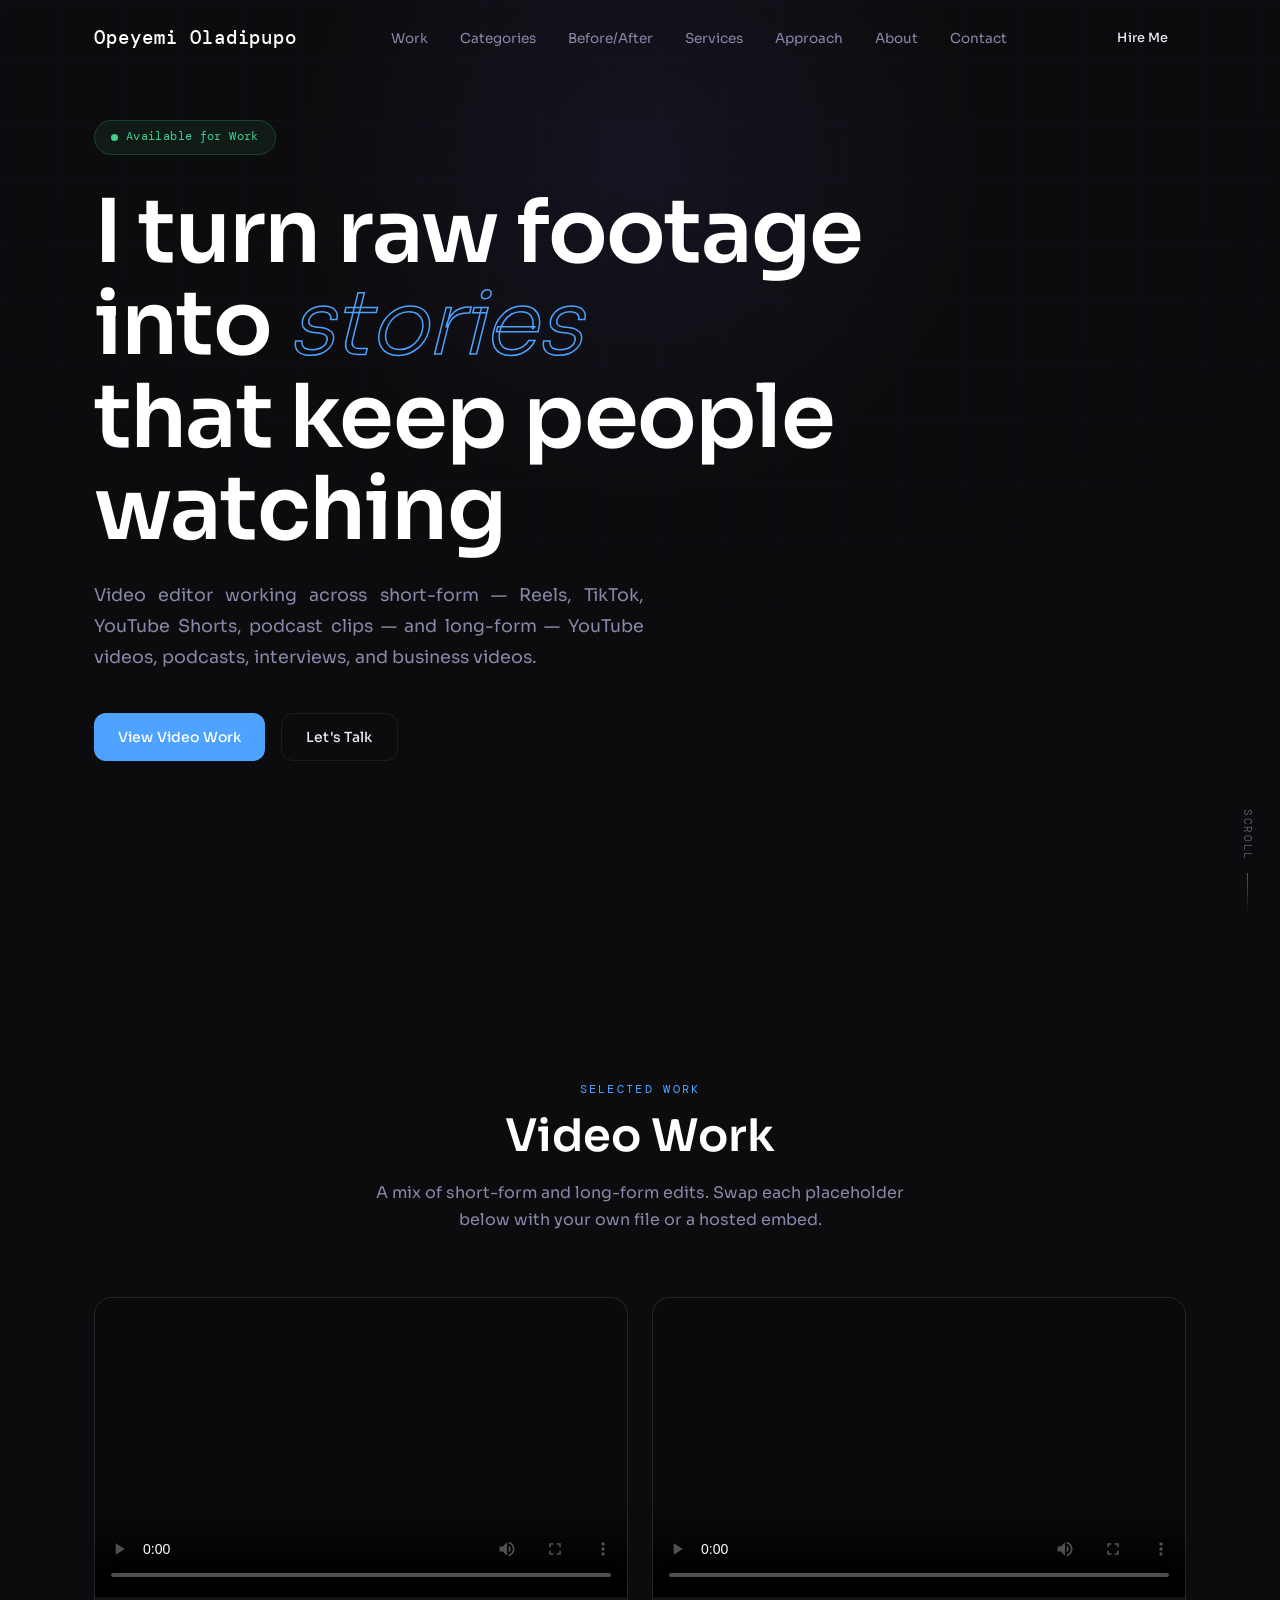
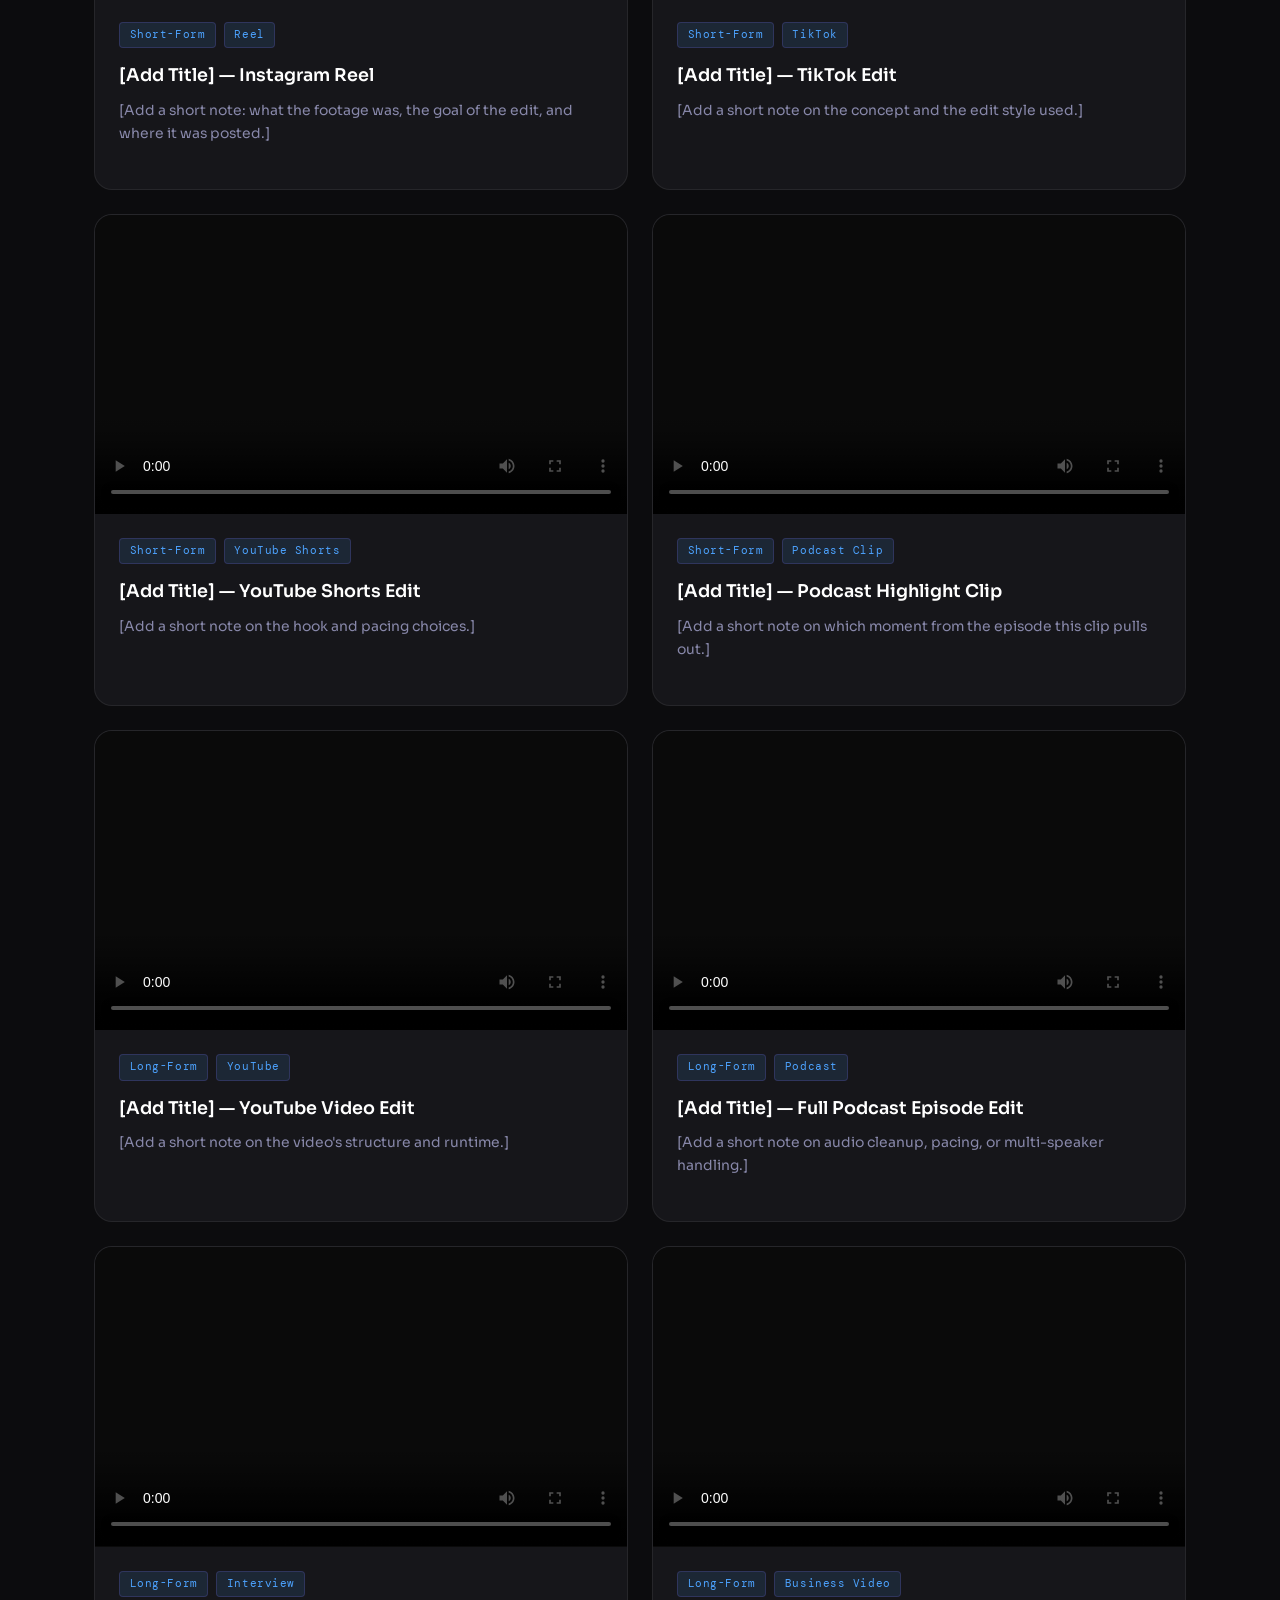
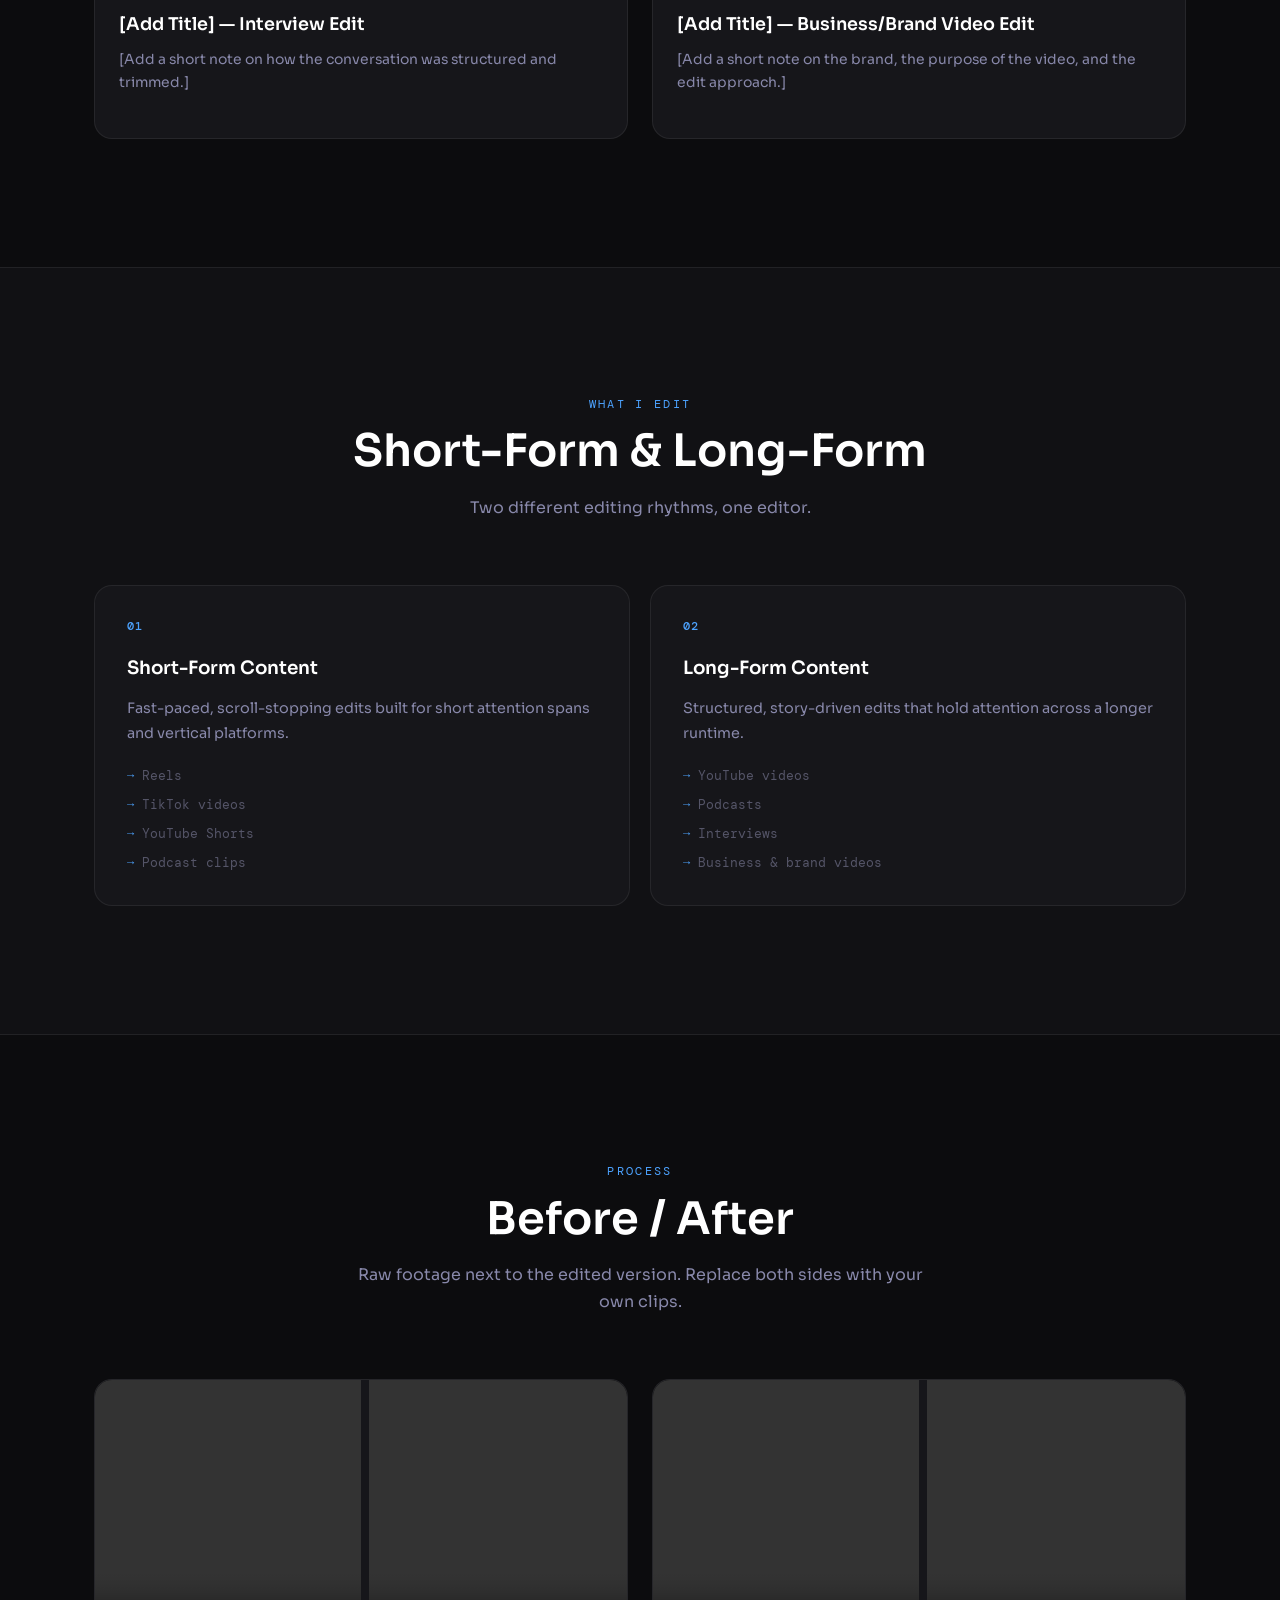
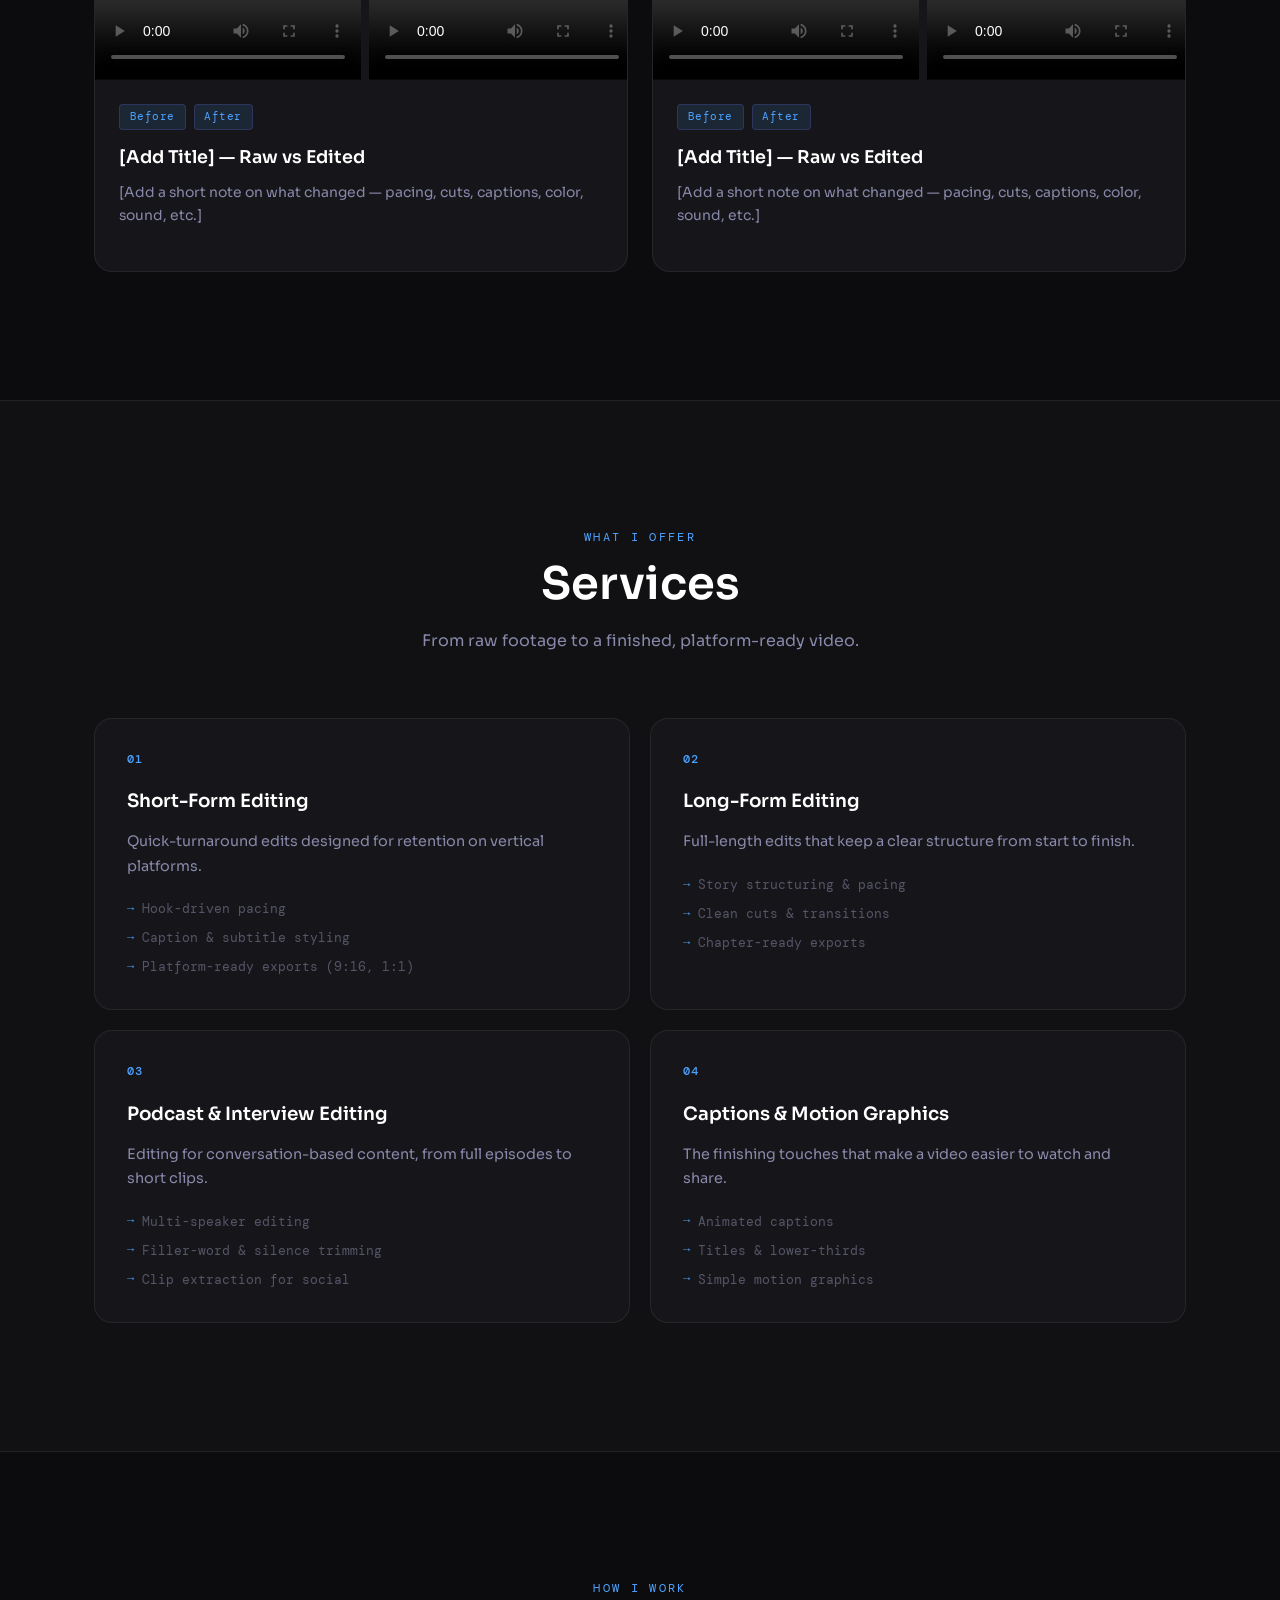
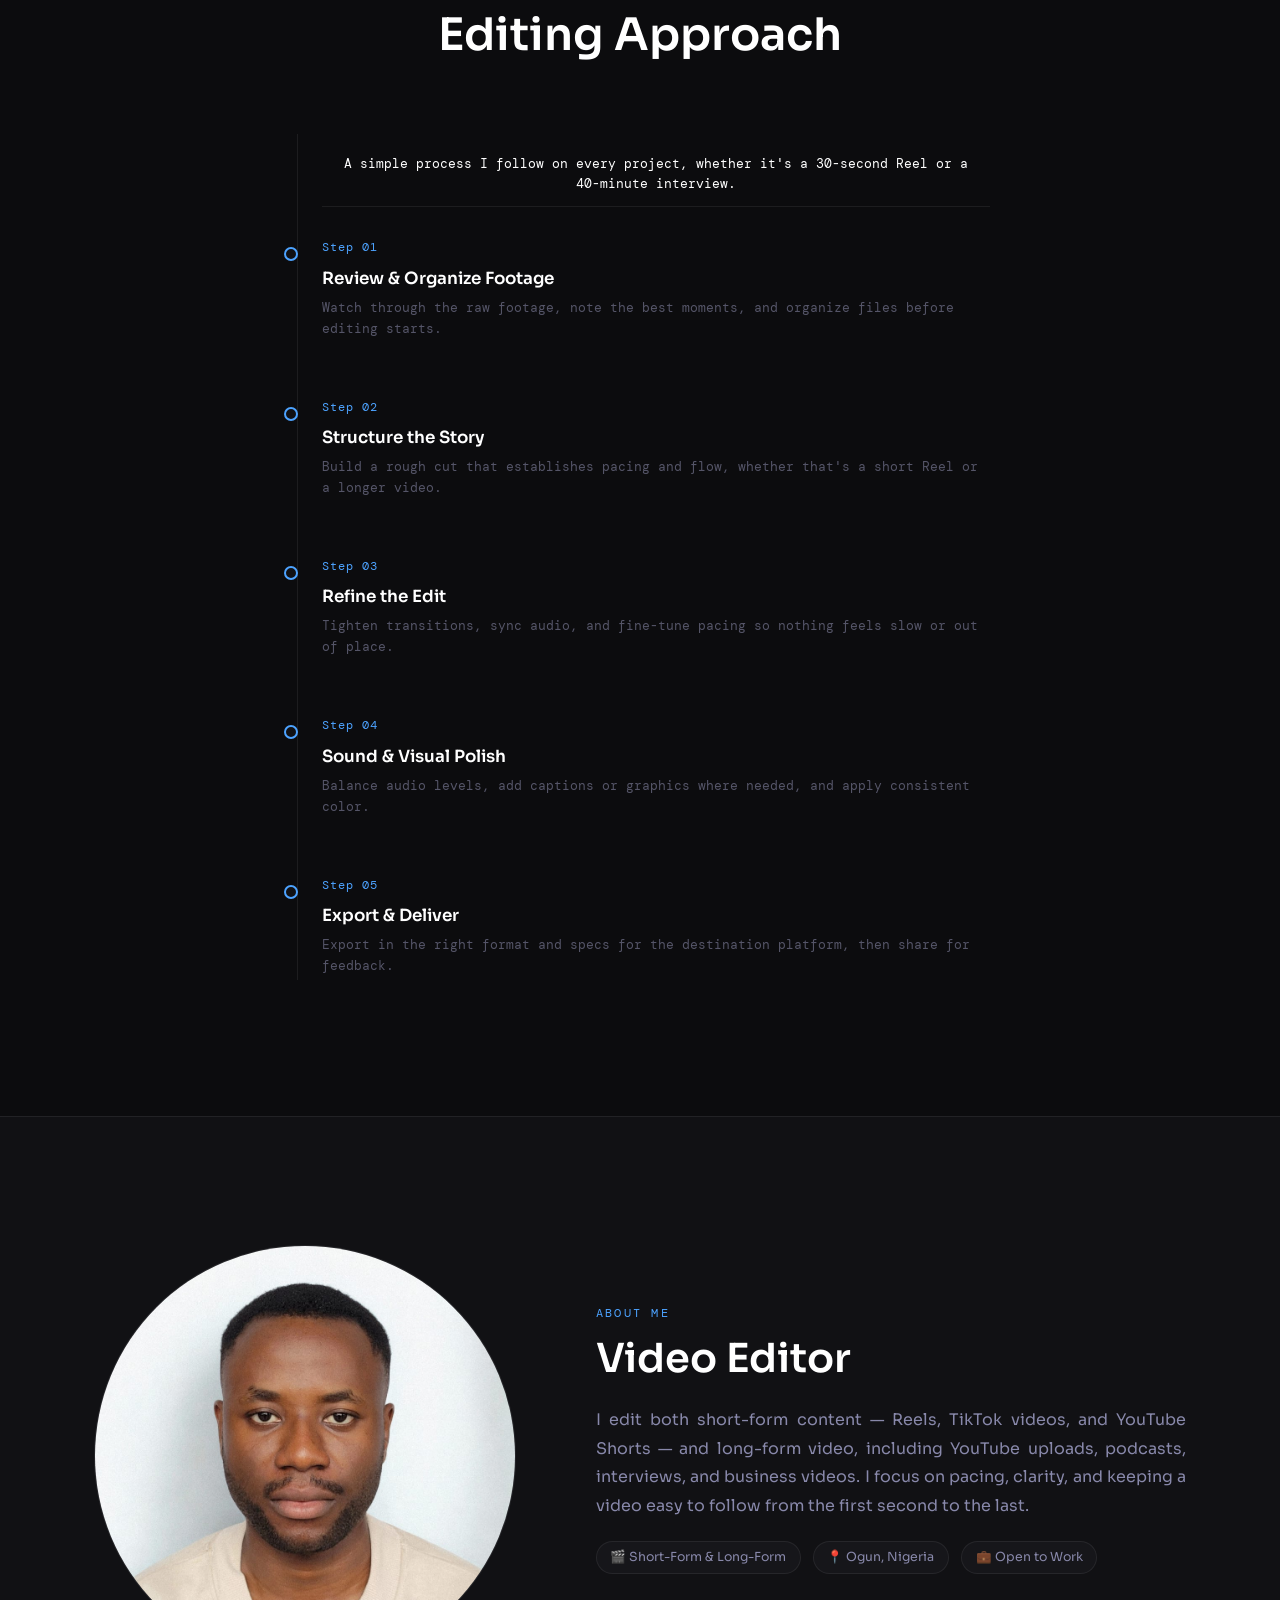
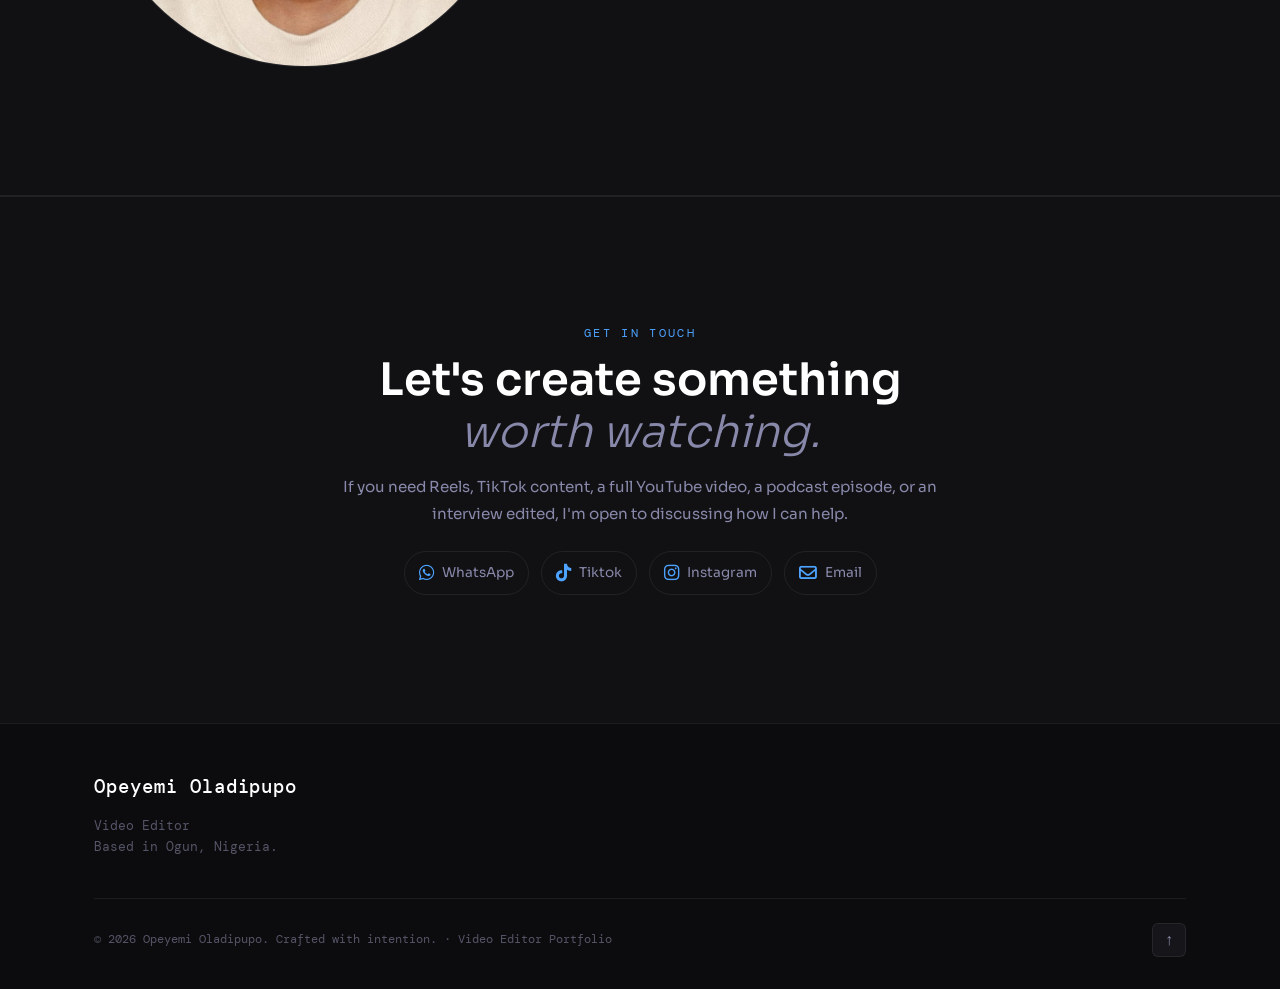
==== commit 5a0e732c: "Update portfolio content" ====
--- a/video-editing.html
+++ b/video-editing.html
@@ -6,7 +6,7 @@
   <meta name="description" content="Video Editor based in Nigeria specializing in short-form (Reels, TikTok, YouTube Shorts) and long-form (YouTube, podcasts, interviews, business videos) editing." />
   <meta name="keywords" content="Video Editor, Reels Editor, TikTok Editor, YouTube Editor, Podcast Editing, Nigeria" />
   <meta property="og:title" content="Opeyemi Oladipupo - Video Editor" />
-  <meta property="og:description" content="Short-form and long-form video editing — Reels, TikTok, YouTube Shorts, YouTube videos, podcasts, interviews, and business videos." />
+  <meta property="og:description" content="Short-form and long-form video editing - Reels, TikTok, YouTube Shorts, YouTube videos, podcasts, interviews, and business videos." />
   <meta property="og:type" content="website" />
   <title>Opeyemi Oladipupo - Video Editor</title>
   <link rel="preconnect" href="https://fonts.googleapis.com" />
@@ -19,9 +19,6 @@
 
 <body>
 
-  <!-- Kept identical to index.html so script.js (which targets these IDs directly)
-       doesn't throw on a missing element. No lightbox triggers are used on this
-       page, so this stays inert but safe. -->
   <div class="lightbox" id="lightbox">
     <span class="lightbox-close" id="lightboxClose">&times;</span>
     <button class="lightbox-prev" id="prevBtn">&#10094;</button>
@@ -506,20 +503,22 @@
                 <span>WhatsApp</span>
               </a>
 
+              <a href="https://www.tiktok.com/@opeyemi_oladipupo?_r=1&_t=ZS-99HkR8Zt17Z" class="contact-item" target="_blank" rel="noopener">
+                <i class="fa-brands fa-tiktok"></i>
+                <span>Tiktok</span>
+              </a>
+              
+              <a href="https://www.instagram.com/oladipupo7322?igsi=dmo4dnc2YW53a2R4" class="contact-item" target="_blank" rel="noopener">
+                <i class="fa-brands fa-instagram"></i>
+                <span>Instagram</span>
+              </a>
+              
               <a href="mailto:oladipupoope@gmail.com" class="contact-item">
                 <i class="fa-regular fa-envelope"></i>
                 <span>Email</span>
               </a>
 
-              <a href="https://github.com/opeyemi-oladipupo" class="contact-item" target="_blank" rel="noopener">
-                <i class="fa-brands fa-github"></i>
-                <span>GitHub</span>
-              </a>
-
-              <a href="https://www.linkedin.com/in/opeyemi-oladipupo-2a40bb222" class="contact-item" target="_blank" rel="noopener">
-                <i class="fa-brands fa-linkedin"></i>
-                <span>LinkedIn</span>
-              </a>
+              
 
             </div>
           </div>
@@ -538,20 +537,9 @@
           <p class="footer-tagline">Video Editor<br />Based in Ogun, Nigeria.</p>
         </div>
 
-        <div class="footer-socials">
-          <a href="https://github.com/opeyemi-oladipupo" target="_blank" rel="noopener" aria-label="GitHub">
-            <i class="fab fa-github"></i>
-          </a>
-          <a href="https://www.linkedin.com/in/opeyemi-oladipupo-2a40bb222" target="_blank" rel="noopener" aria-label="LinkedIn">
-            <i class="fab fa-linkedin"></i>
-          </a>
-          <a href="mailto:oladipupoope@gmail.com" aria-label="Email">
-            <i class="fas fa-envelope"></i>
-          </a>
-        </div>
       </div>
       <div class="footer-bottom">
-        <p>© <span id="year"></span> Opeyemi Oladipupo. Crafted with intention. · <a href="index.html">Video Editor Portfolio</a></p>
+        <p>© <span id="year"></span> Opeyemi Oladipupo. Crafted with intention. · <a href="#">Video Editor Portfolio</a></p>
         <a href="#home" class="back-to-top" id="backToTop" aria-label="Back to top">↑</a>
       </div>
     </div>
--- a/style.css
+++ b/style.css
@@ -538,10 +538,10 @@
 }
 
 .about-img-placeholder {
-  aspect-ratio: 4/5;
+  aspect-ratio: 5/5;
   background: var(--bg-card);
   border: 1px solid var(--border);
-  border-radius: var(--r-lg);
+  border-radius: 50%;
   display: flex;
   align-items: center;
   justify-content: center;
